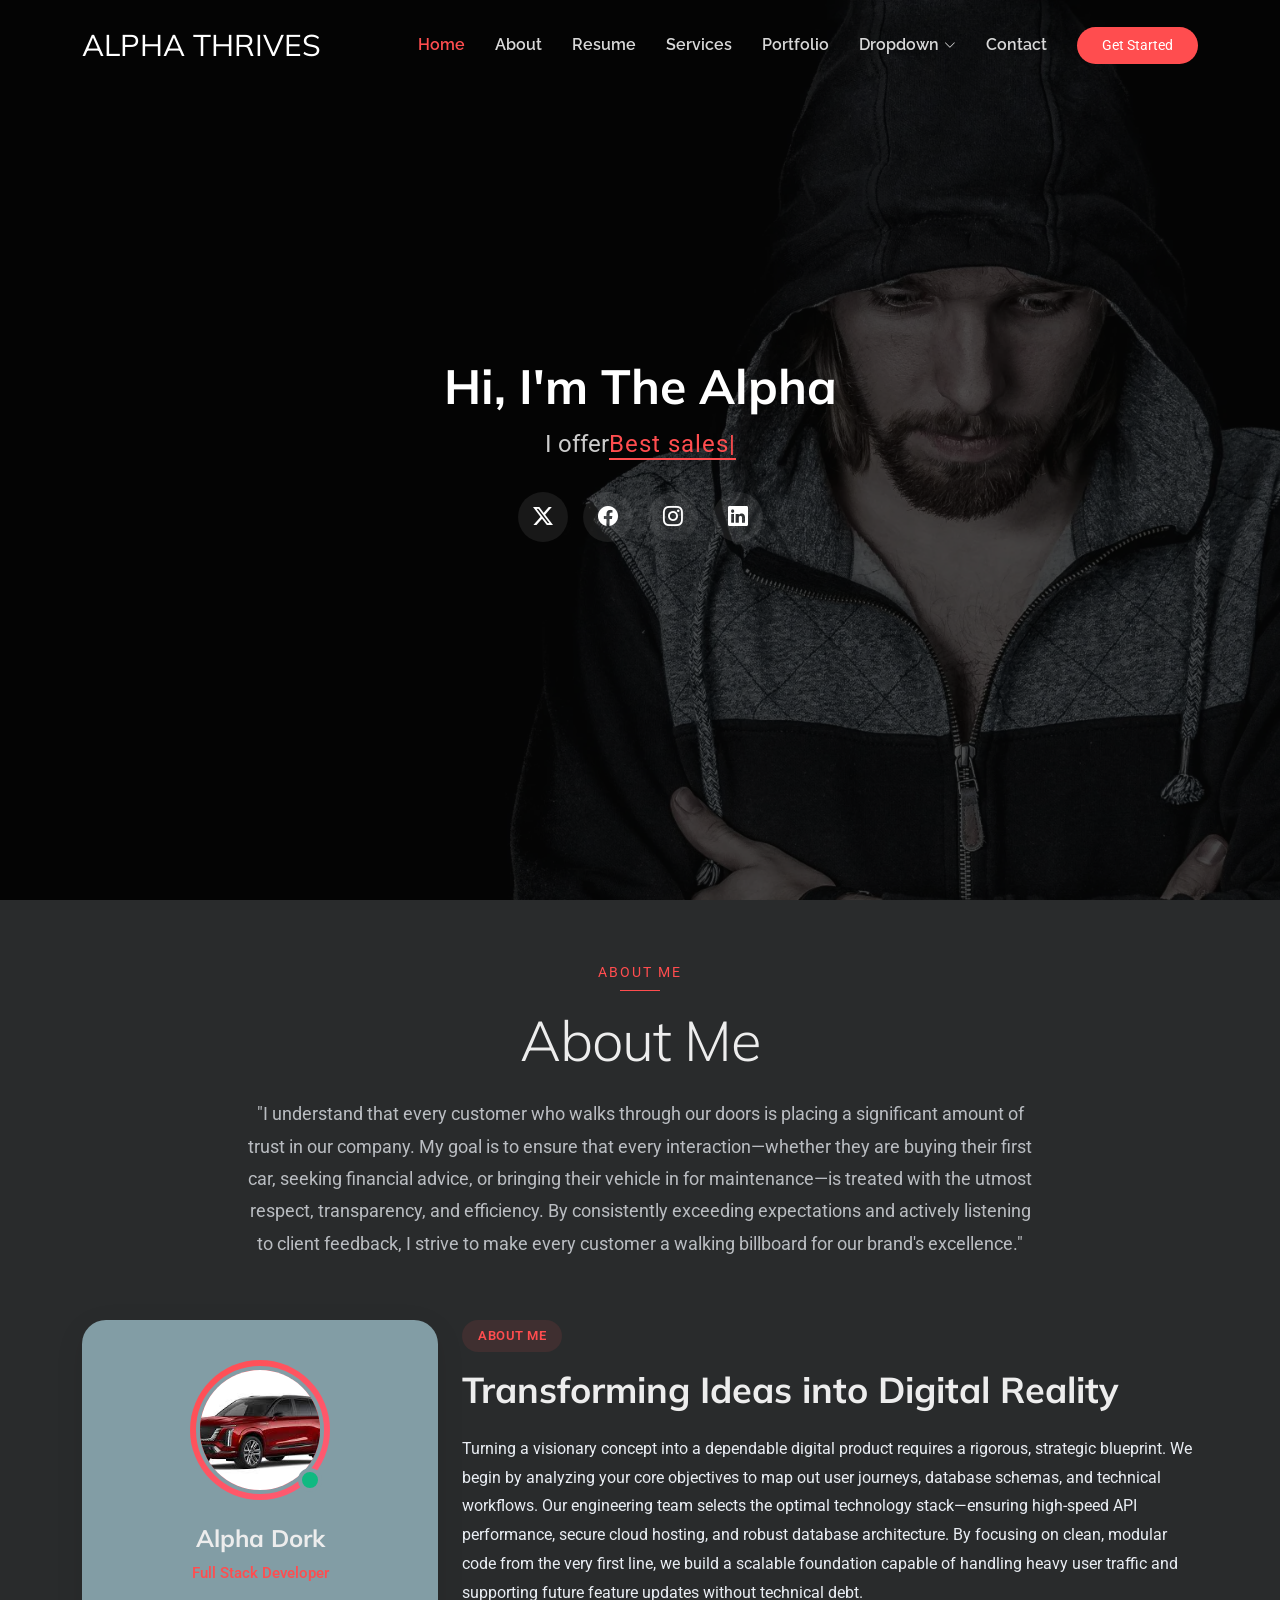
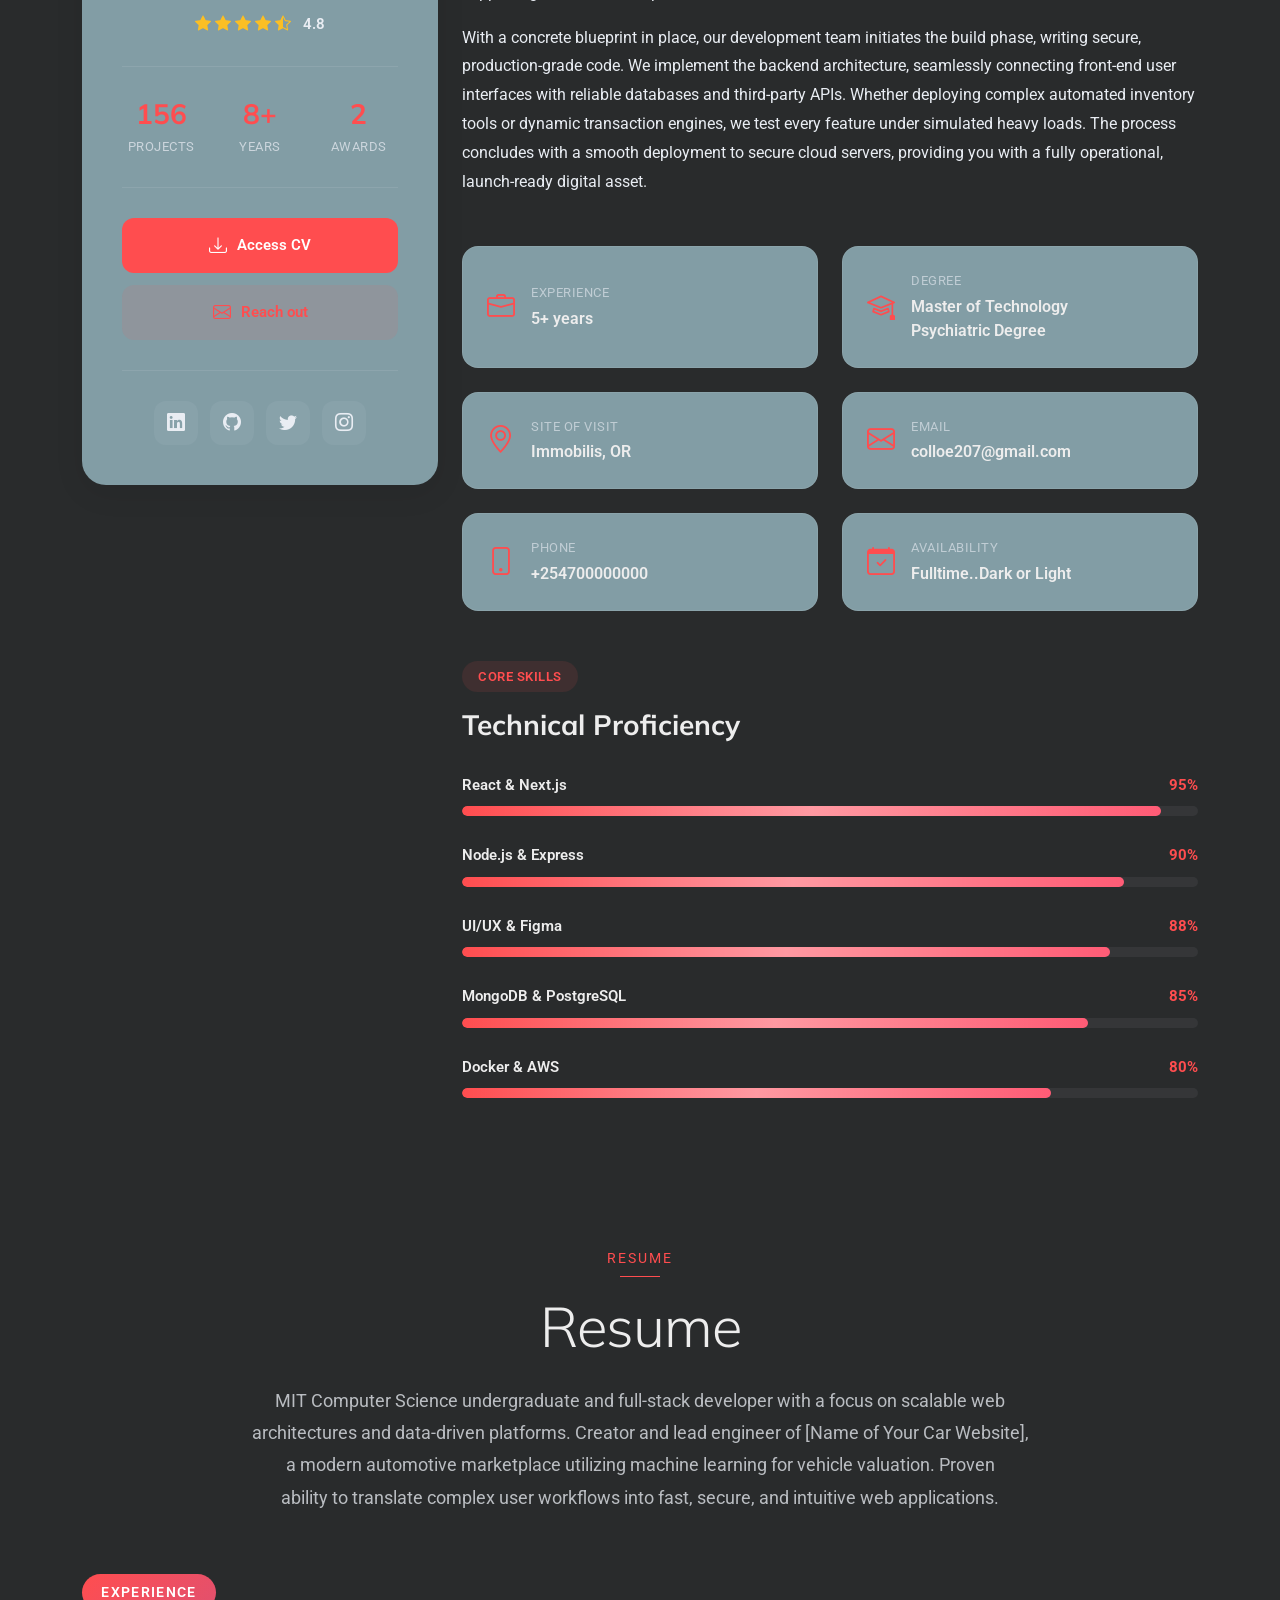
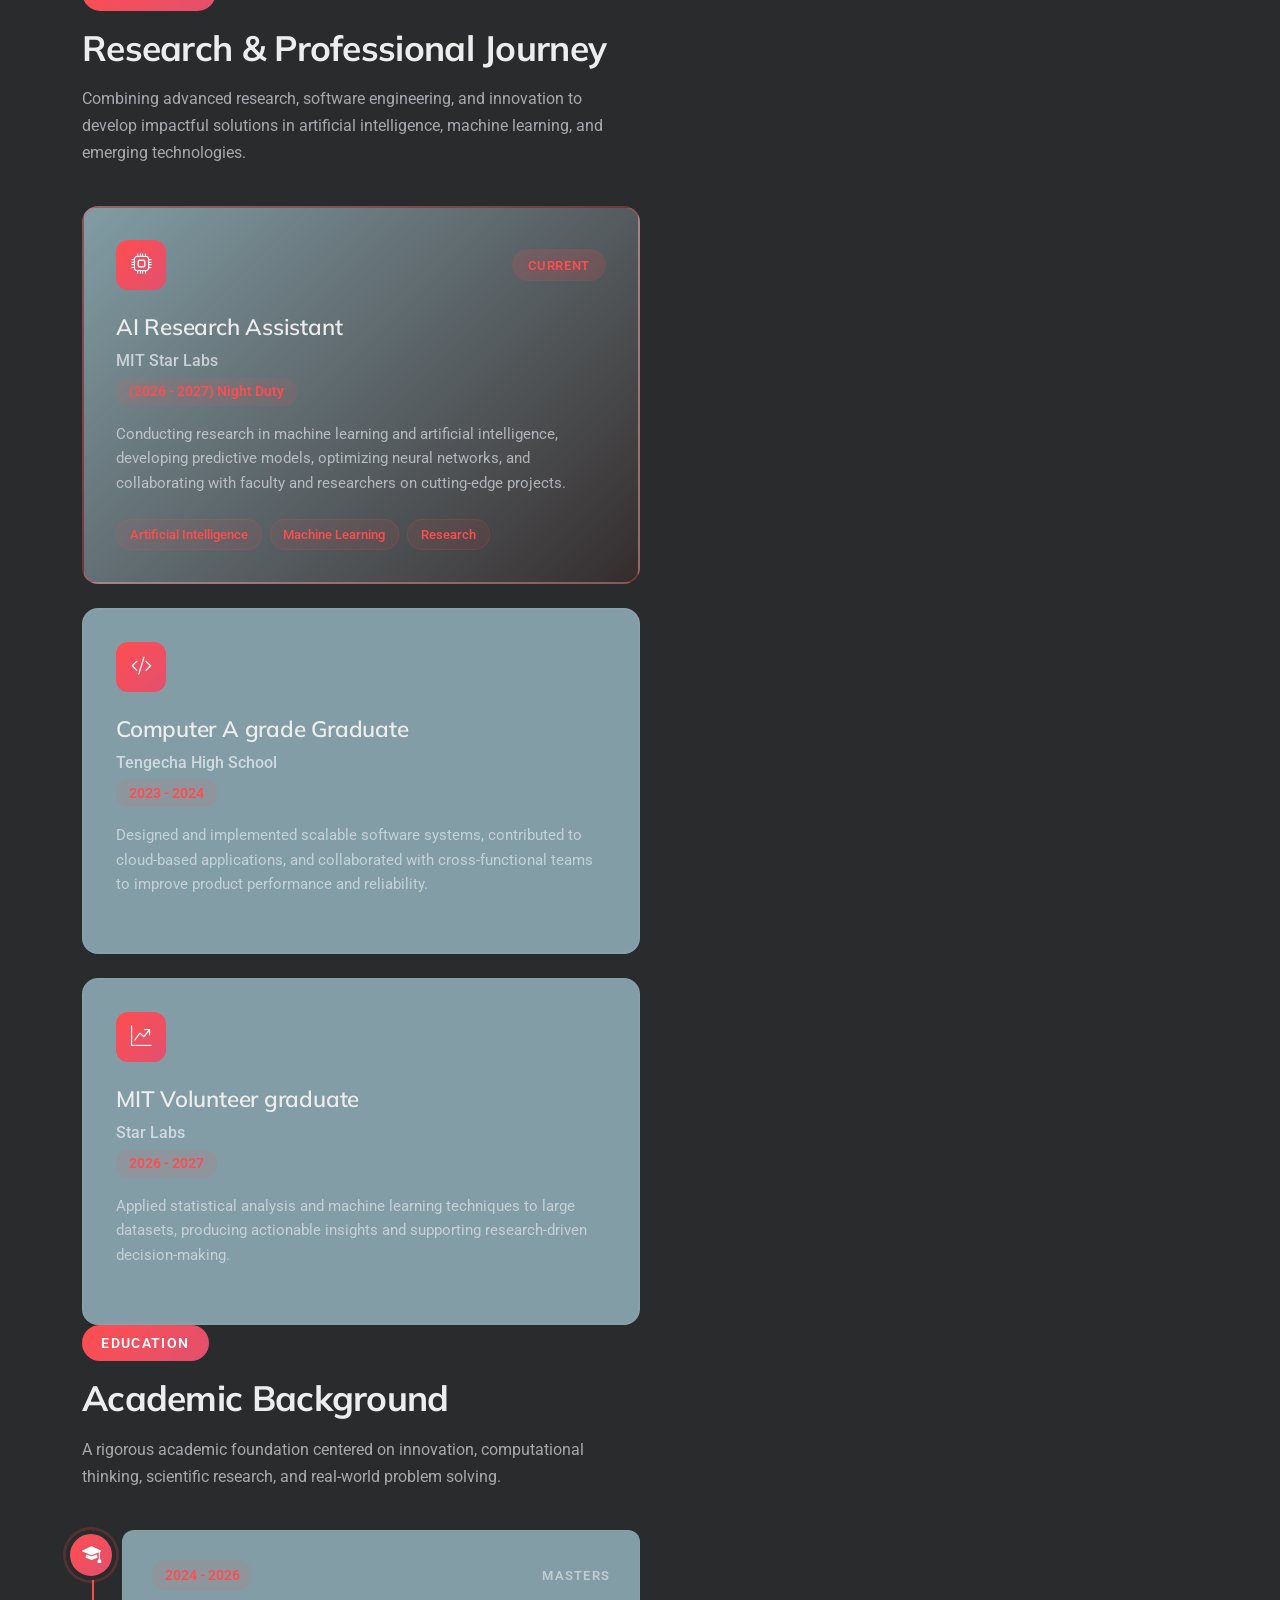
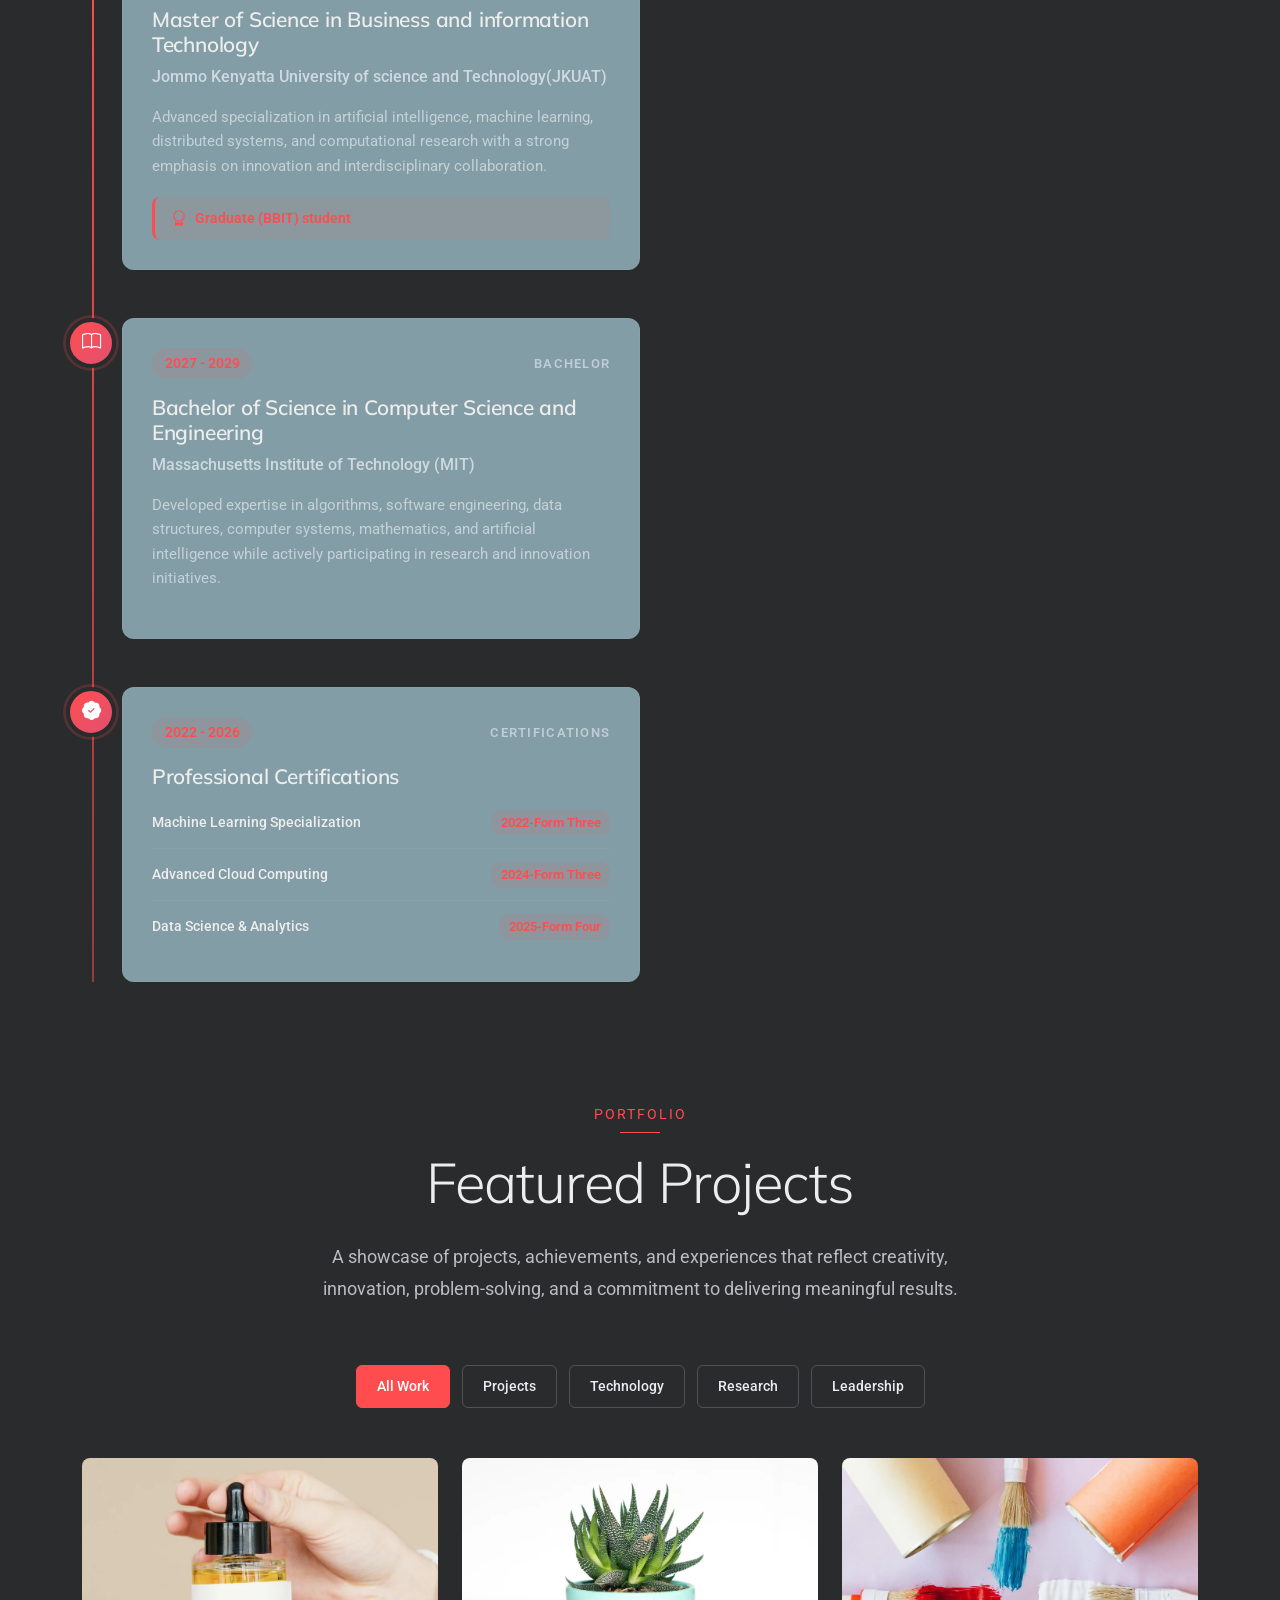
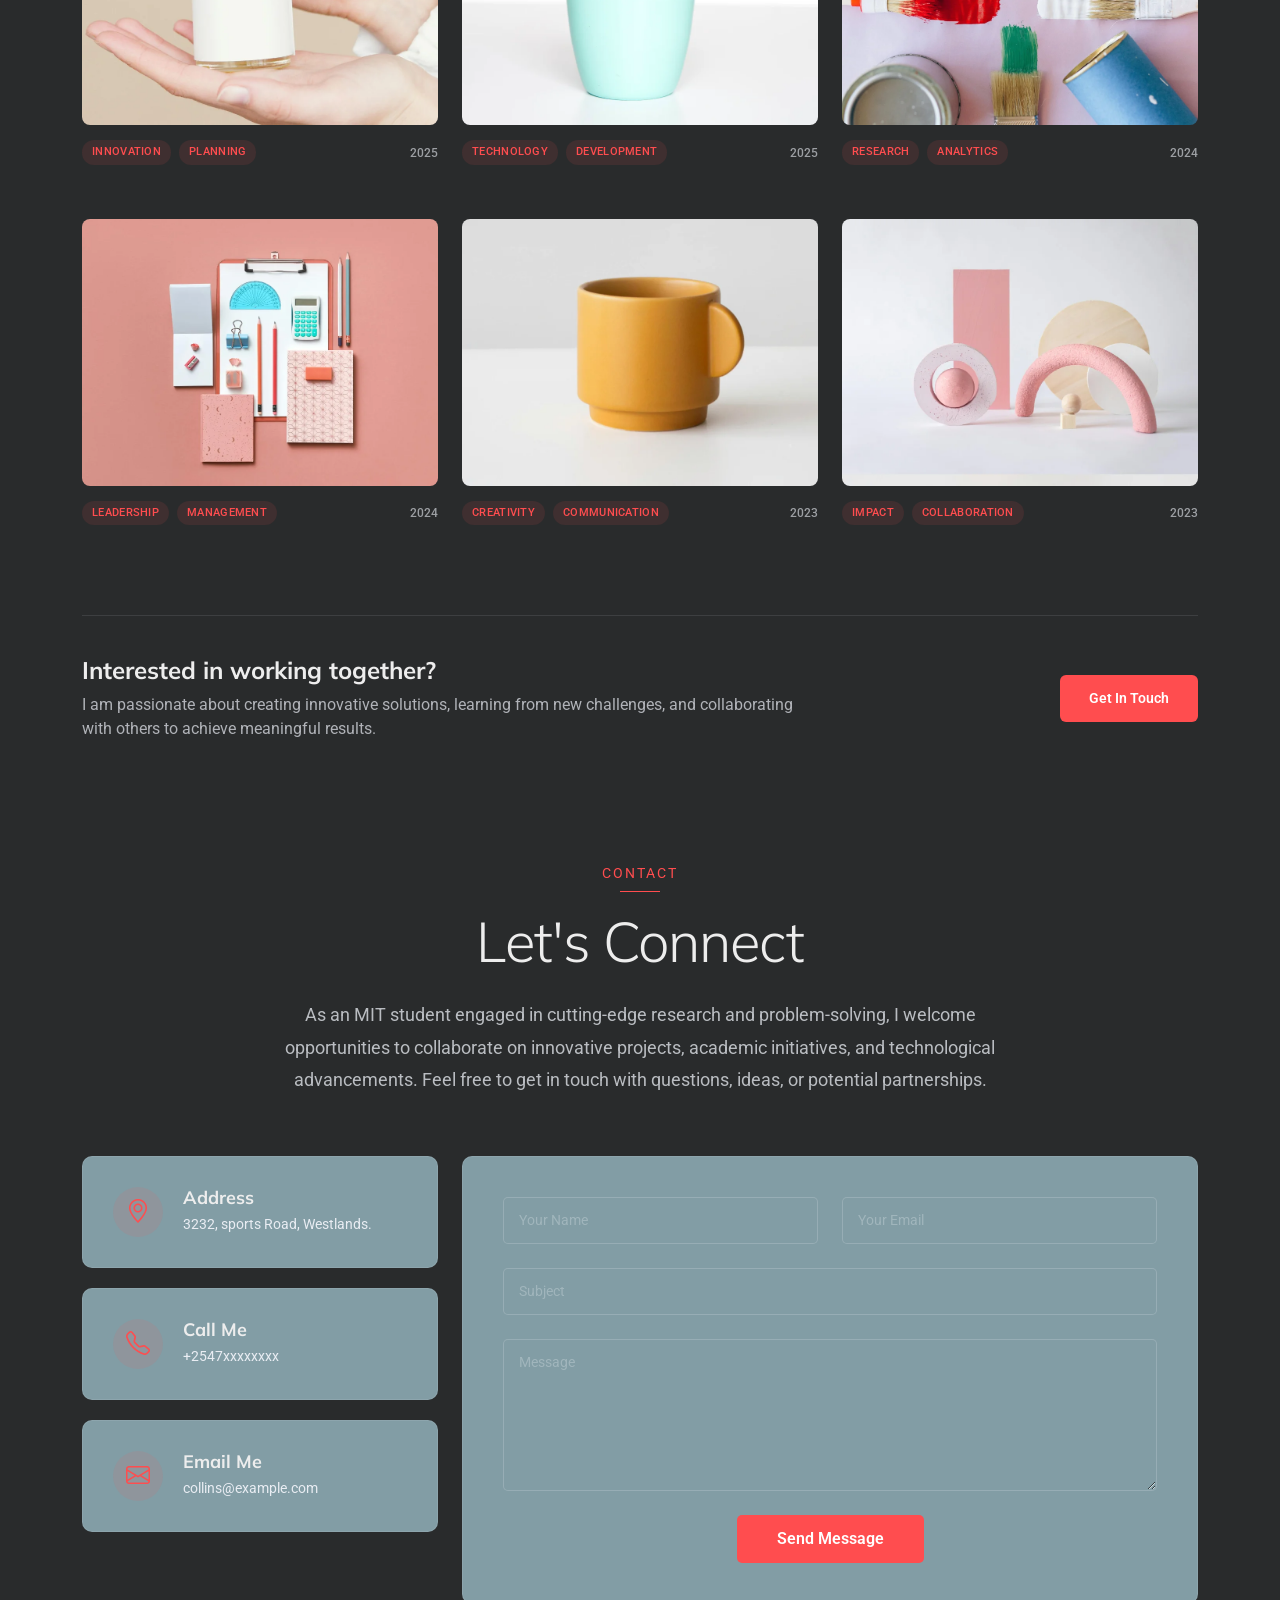
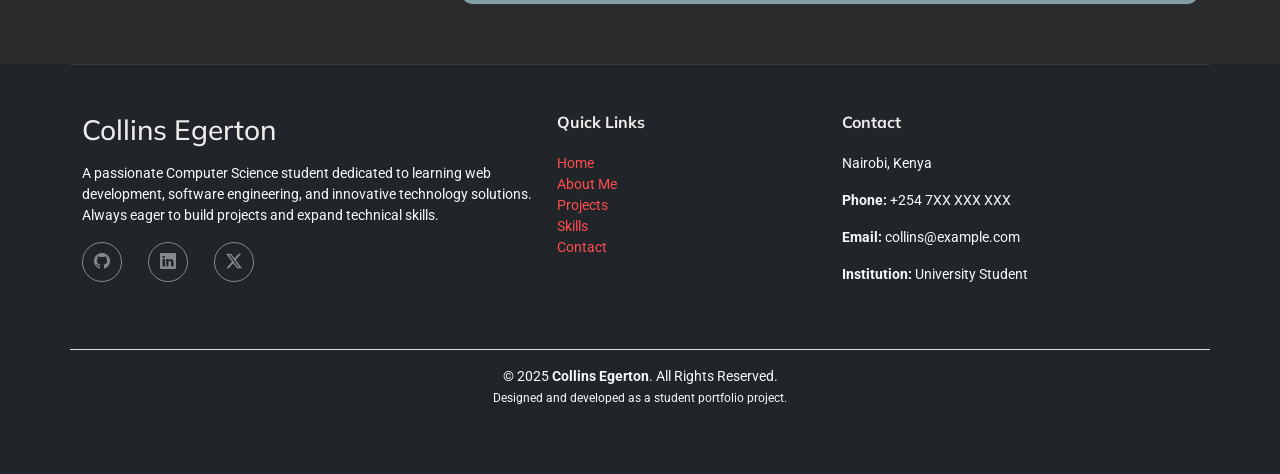
==== index.html @ e142c96a "work of art" ====
<!DOCTYPE html>
<html lang="en">

<head>
  <meta charset="utf-8">
  <meta content="width=device-width, initial-scale=1.0" name="viewport">
  <title></title>
  <meta name="description" content="">
  <meta name="keywords" content="">

  <!-- Favicons -->
  <link href="assets/img/services/image.png" rel="icon">
  <link href="assets/img/services/image copy.png" rel="image copy.png">

  <!-- Fonts -->
  <link href="https://fonts.googleapis.com" rel="preconnect">
  <link href="https://fonts.gstatic.com" rel="preconnect" crossorigin>
  <link href="https://fonts.googleapis.com/css2?family=Roboto:ital,wght@0,100;0,300;0,400;0,500;0,700;0,900;1,100;1,300;1,400;1,500;1,700;1,900&family=Raleway:ital,wght@0,100;0,200;0,300;0,400;0,500;0,600;0,700;0,800;0,900;1,100;1,200;1,300;1,400;1,500;1,600;1,700;1,800;1,900&family=Mulish:ital,wght@0,200;0,300;0,400;0,500;0,600;0,700;0,800;0,900;1,200;1,300;1,400;1,500;1,600;1,700;1,800;1,900&display=swap" rel="stylesheet">

  <!-- Vendor CSS Files -->
  <link href="assets/vendor/bootstrap/css/bootstrap.min.css" rel="stylesheet">
  <link href="assets/vendor/bootstrap-icons/bootstrap-icons.css" rel="stylesheet">
  <link href="assets/vendor/aos/aos.css" rel="stylesheet">
  <link href="assets/vendor/glightbox/css/glightbox.min.css" rel="stylesheet">
  <link href="assets/vendor/swiper/swiper-bundle.min.css" rel="stylesheet">

  <!-- Main CSS File -->
  <link href="assets/css/main.css" rel="stylesheet">

  <!-- =======================================================
  * Template Name: ALPHA THRIVES
  * Template URL: https://bootstrapmade.com/craftivo-bootstrap-portfolio-template/
  * Updated: Oct 04 2025 with Bootstrap v5.3.8
  * Author: BootstrapMade.com
  * License: https://bootstrapmade.com/license/
  ======================================================== -->
</head>

<body class="index-page">

  <header id="header" class="header d-flex align-items-center fixed-top">
    <div class="container-fluid container-xl position-relative d-flex align-items-center">

      <a href="index.html" class="logo d-flex align-items-center me-auto">
        <!-- Uncomment the line below if you also wish to use an image logo -->
        <!-- <img src="assets/img/logo.webp" alt=""> -->
        <h1 class="sitename">ALPHA THRIVES</h1>
      </a>

      <nav id="navmenu" class="navmenu">
        <ul>
          <li><a href="#hero" class="active">Home</a></li>
          <li><a href="#about">About</a></li>
          <li><a href="#resume">Resume</a></li>
          <li><a href="#services">Services</a></li>
          <li><a href="#portfolio">Portfolio</a></li>
          <li class="dropdown"><a href="#"><span>Dropdown</span> <i class="bi bi-chevron-down toggle-dropdown"></i></a>
            <ul>
              <li><a href="#">Dropdown 1</a></li>
              <li class="dropdown"><a href="#"><span>Deep Dropdown</span> <i class="bi bi-chevron-down toggle-dropdown"></i></a>
                <ul>
                  <li><a href="#">Deep Dropdown 1</a></li>
                  <li><a href="#">Deep Dropdown 2</a></li>
                  <li><a href="#">Deep Dropdown 3</a></li>
                  <li><a href="#">Deep Dropdown 4</a></li>
                  <li><a href="#">Deep Dropdown 5</a></li>
                </ul>
              </li>
              <li><a href="#">Dropdown 2</a></li>
              <li><a href="#">Dropdown 3</a></li>
              <li><a href="#">Dropdown 4</a></li>
            </ul>
          </li>
          <li><a href="#contact">Contact</a></li>
        </ul>
        <i class="mobile-nav-toggle d-xl-none bi bi-list"></i>
      </nav>

      <a class="btn-getstarted" href="#about">Get Started</a>

    </div>
  </header>

  <main class="main">

    <!-- Hero Section -->
    <section id="hero" class="hero section dark-background">

      <img src="assets/img/profile/profile-bg-5.webp" alt="" data-aos="fade-in">

      <div class="container" data-aos="fade-up" data-aos-delay="100">
        <div class="row justify-content-center">
          <div class="col-lg-8 text-center">
            <h2>Hi, I'm The Alpha</h2>
            <p>I offer<span class="typed" data-typed-items="Best sales,Best offers,Utter commitment,best products"></span><span class="typed-cursor" aria-hidden="true"></span></p>
            <div class="social-links">
              <a href="#"><i class="bi bi-twitter-x"></i></a>
              <a href="#"><i class="bi bi-facebook"></i></a>
              <a href="#"><i class="bi bi-instagram"></i></a>
              <a href="#"><i class="bi bi-linkedin"></i></a>
            </div>
          </div>
        </div>
      </div>

    </section><!-- /Hero Section -->

    <!-- About Section -->
    <section id="about" class="about section">

      <!-- Section Title -->
      <div class="container section-title" data-aos="fade-up">
        <span class="subtitle">About Me</span>
        <h2>About Me</h2>
        <p>"I understand that every customer who walks through our doors is placing a significant amount of trust in our company. My goal is to ensure that every interaction—whether they are buying their first car, seeking financial advice, or bringing their vehicle in for maintenance—is treated with the utmost respect, transparency, and efficiency. By consistently exceeding expectations and actively listening to client feedback, I strive to make every customer a walking billboard for our brand's excellence."</p>
      </div><!-- End Section Title -->

      <div class="container" data-aos="fade-up" data-aos-delay="100">

        <div class="row gy-5">
          <div class="col-lg-4" data-aos="zoom-in" data-aos-delay="150">
            <div class="profile-card">
              <div class="profile-header">
                <div class="profile-avatar">
                  <img src="assets/img/profile/topgear 8.jpeg" class="img-fluid" alt="">
                  <div class="status-indicator"></div>
                </div>
                <h3>Alpha Dork</h3>
                <span class="role">Full Stack Developer</span>
                <div class="rating">
                  <i class="bi bi-star-fill"></i>
                  <i class="bi bi-star-fill"></i>
                  <i class="bi bi-star-fill"></i>
                  <i class="bi bi-star-fill"></i>
                  <i class="bi bi-star-half"></i>
                  <span>4.8</span>
                </div>
              </div>

              <div class="profile-stats">
                <div class="stat-item">
                  <h4>156</h4>
                  <p>Projects</p>
                </div>
                <div class="stat-item">
                  <h4>8+</h4>
                  <p>Years</p>
                </div>
                <div class="stat-item">
                  <h4>2</h4>
                  <p>Awards</p>
                </div>
              </div>

              <div class="profile-actions">
                <a href="#" class="btn-primary"><i class="bi bi-download"></i> Access CV</a>
                <a href="#" class="btn-secondary"><i class="bi bi-envelope"></i> Reach out</a>
              </div>

              <div class="social-connect">
                <a href="#"><i class="bi bi-linkedin"></i></a>
                <a href="#"><i class="bi bi-github"></i></a>
                <a href="#"><i class="bi bi-twitter"></i></a>
                <a href="#"><i class="bi bi-instagram"></i></a>
              </div>
            </div>
          </div>

          <div class="col-lg-8" data-aos="fade-left" data-aos-delay="200">
            <div class="content-wrapper">
              <div class="bio-section">
                <div class="section-tag">About Me</div>
                <h2>Transforming Ideas into Digital Reality</h2>
                <p>Turning a visionary concept into a dependable digital product requires a rigorous, strategic blueprint. We begin by analyzing your core objectives to map out user journeys, database schemas, and technical workflows. Our engineering team selects the optimal technology stack—ensuring high-speed API performance, secure cloud hosting, and robust database architecture. By focusing on clean, modular code from the very first line, we build a scalable foundation capable of handling heavy user traffic and supporting future feature updates without technical debt.</p>
                <p>With a concrete blueprint in place, our development team initiates the build phase, writing secure, production-grade code. We implement the backend architecture, seamlessly connecting front-end user interfaces with reliable databases and third-party APIs. Whether deploying complex automated inventory tools or dynamic transaction engines, we test every feature under simulated heavy loads. The process concludes with a smooth deployment to secure cloud servers, providing you with a fully operational, launch-ready digital asset.</p>
              </div>

              <div class="details-grid">
                <div class="detail-item" data-aos="fade-up" data-aos-delay="250">
                  <i class="bi bi-briefcase"></i>
                  <div class="detail-content">
                    <span>Experience</span>
                    <strong>5+ years</strong>
                  </div>
                </div>

                <div class="detail-item" data-aos="fade-up" data-aos-delay="300">
                  <i class="bi bi-mortarboard"></i>
                  <div class="detail-content">
                    <span>Degree</span>
                    <strong>Master of Technology</strong>
                    <strong>Psychiatric Degree</strong>
                  </div>
                </div>

                <div class="detail-item" data-aos="fade-up" data-aos-delay="350">
                  <i class="bi bi-geo-alt"></i>
                  <div class="detail-content">
                    <span>Site of visit</span>
                    <strong>Immobilis, OR</strong>
                  </div>
                </div>

                <div class="detail-item" data-aos="fade-up" data-aos-delay="100">
                  <i class="bi bi-envelope"></i>
                  <div class="detail-content">
                    <span>Email</span>
                    <strong>colloe207@gmail.com</strong>
                  </div>
                </div>

                <div class="detail-item" data-aos="fade-up" data-aos-delay="150">
                  <i class="bi bi-phone"></i>
                  <div class="detail-content">
                    <span>Phone</span>
                    <strong>+254700000000</strong>
                  </div>
                </div>

                <div class="detail-item" data-aos="fade-up" data-aos-delay="200">
                  <i class="bi bi-calendar-check"></i>
                  <div class="detail-content">
                    <span>Availability</span>
                    <strong>Fulltime..Dark or Light</strong>
                  </div>
                </div>
              </div>

              <div class="skills-showcase" data-aos="fade-up" data-aos-delay="250">
                <div class="section-tag">Core Skills</div>
                <h3>Technical Proficiency</h3>

                <div class="skills-list skills-animation">
                  <div class="skill-item">
                    <div class="skill-info">
                      <span class="skill-name">React &amp; Next.js</span>
                      <span class="skill-percent">95%</span>
                    </div>
                    <div class="progress">
                      <div class="progress-bar" role="progressbar" aria-valuenow="95" aria-valuemin="0" aria-valuemax="100"></div>
                    </div>
                  </div>

                  <div class="skill-item">
                    <div class="skill-info">
                      <span class="skill-name">Node.js &amp; Express</span>
                      <span class="skill-percent">90%</span>
                    </div>
                    <div class="progress">
                      <div class="progress-bar" role="progressbar" aria-valuenow="90" aria-valuemin="0" aria-valuemax="100"></div>
                    </div>
                  </div>

                  <div class="skill-item">
                    <div class="skill-info">
                      <span class="skill-name">UI/UX &amp; Figma</span>
                      <span class="skill-percent">88%</span>
                    </div>
                    <div class="progress">
                      <div class="progress-bar" role="progressbar" aria-valuenow="88" aria-valuemin="0" aria-valuemax="100"></div>
                    </div>
                  </div>

                  <div class="skill-item">
                    <div class="skill-info">
                      <span class="skill-name">MongoDB &amp; PostgreSQL</span>
                      <span class="skill-percent">85%</span>
                    </div>
                    <div class="progress">
                      <div class="progress-bar" role="progressbar" aria-valuenow="85" aria-valuemin="0" aria-valuemax="100"></div>
                    </div>
                  </div>

                  <div class="skill-item">
                    <div class="skill-info">
                      <span class="skill-name">Docker &amp; AWS</span>
                      <span class="skill-percent">80%</span>
                    </div>
                    <div class="progress">
                      <div class="progress-bar" role="progressbar" aria-valuenow="80" aria-valuemin="0" aria-valuemax="100"></div>
                    </div>
                  </div>
                </div>
              </div>
            </div>
          </div>
        </div>

      </div>

    </section><!-- /About Section -->

    <!-- Resume Section -->
    <section id="resume" class="resume section">

      <!-- Section Title -->
      <div class="container section-title" data-aos="fade-up">
        <span class="subtitle">Resume</span>
        <h2>Resume</h2>
        <p><p>MIT Computer Science undergraduate and full-stack developer with a focus on scalable web architectures and data-driven platforms. Creator and lead engineer of [Name of Your Car Website], a modern automotive marketplace utilizing machine learning for vehicle valuation. Proven ability to translate complex user workflows into fast, secure, and intuitive web applications.</p></p>
       
      </div><!-- End Section Title -->

      <div class="container" data-aos="fade-up" data-aos-delay="100">
<div class="col-lg-6">
  <div class="experience-section">
    <div class="section-header" data-aos="fade-right" data-aos-delay="200">
      <div class="header-content">
        <span class="section-badge">Experience</span>
        <h2>Research & Professional Journey</h2>
        <p>Combining advanced research, software engineering, and innovation to develop impactful solutions in artificial intelligence, machine learning, and emerging technologies.</p>
      </div>
    </div>

    <div class="experience-cards">
      <div class="exp-card featured" data-aos="zoom-in" data-aos-delay="300">
        <div class="card-header">
          <div class="company-logo">
            <i class="bi bi-cpu"></i>
          </div>
          <div class="period-badge">Current</div>
        </div>
        <div class="card-body">
          <h3>AI Research Assistant</h3>
          <p class="company-name">MIT Star Labs</p>
          <span class="duration">(2026 - 2027) Night Duty</span>
          <p class="description">
            Conducting research in machine learning and artificial intelligence, developing predictive models,
            optimizing neural networks, and collaborating with faculty and researchers on cutting-edge projects.
          </p>
          <div class="skills-tags">
            <span class="skill-tag">Artificial Intelligence</span>
            <span class="skill-tag">Machine Learning</span>
            <span class="skill-tag">Research</span>
          </div>
        </div>
      </div>

      <div class="exp-card" data-aos="zoom-in" data-aos-delay="350">
        <div class="card-header">
          <div class="company-logo">
            <i class="bi bi-code-slash"></i>
          </div>
        </div>
        <div class="card-body">
          <h3>Computer A grade Graduate</h3>
          <p class="company-name">Tengecha High School</p>
          <span class="duration">2023 - 2024</span>
          <p class="description">
            Designed and implemented scalable software systems, contributed to cloud-based applications,
            and collaborated with cross-functional teams to improve product performance and reliability.
          </p>
        </div>
      </div>

      <div class="exp-card" data-aos="zoom-in" data-aos-delay="400">
        <div class="card-header">
          <div class="company-logo">
            <i class="bi bi-graph-up-arrow"></i>
          </div>
        </div>
        <div class="card-body">
          <h3>MIT Volunteer graduate</h3>
          <p class="company-name">Star Labs</p>
          <span class="duration">2026 - 2027</span>
          <p class="description">
            Applied statistical analysis and machine learning techniques to large datasets,
            producing actionable insights and supporting research-driven decision-making.
          </p>
        </div>
      </div>
    </div>
  </div>
</div>

<div class="col-lg-6">
  <div class="education-section">
    <div class="section-header" data-aos="fade-left" data-aos-delay="200">
      <div class="header-content">
        <span class="section-badge">Education</span>
        <h2>Academic Background</h2>
        <p>
          A rigorous academic foundation centered on innovation, computational thinking,
          scientific research, and real-world problem solving.
        </p>
      </div>
    </div>

    <div class="education-timeline" data-aos="fade-left" data-aos-delay="300">
      <div class="timeline-track">

        <div class="timeline-item">
          <div class="timeline-marker">
            <i class="bi bi-mortarboard-fill"></i>
          </div>
          <div class="timeline-content">
            <div class="education-meta">
              <span class="year-range">2024 - 2026</span>
              <span class="degree-level">Masters</span>
            </div>
            <h4>Master of Science in Business and information Technology</h4>
            <p class="institution">Jommo Kenyatta University of science and Technology(JKUAT)</p>
            <p class="description">
              Advanced specialization in artificial intelligence, machine learning,
              distributed systems, and computational research with a strong emphasis
              on innovation and interdisciplinary collaboration.
            </p>
            <div class="achievement">
              <i class="bi bi-award"></i>
              <span>Graduate (BBIT) student</span>
            </div>
          </div>
        </div>

        <div class="timeline-item">
          <div class="timeline-marker">
            <i class="bi bi-book"></i>
          </div>
          <div class="timeline-content">
            <div class="education-meta">
              <span class="year-range">2027 - 2029</span>
              <span class="degree-level">Bachelor</span>
            </div>
            <h4>Bachelor of Science in Computer Science and Engineering</h4>
            <p class="institution">Massachusetts Institute of Technology (MIT)</p>
            <p class="description">
              Developed expertise in algorithms, software engineering, data structures,
              computer systems, mathematics, and artificial intelligence while actively
              participating in research and innovation initiatives.
            </p>
          </div>
        </div>

        <div class="timeline-item">
          <div class="timeline-marker">
            <i class="bi bi-patch-check-fill"></i>
          </div>
          <div class="timeline-content">
            <div class="education-meta">
              <span class="year-range">2022 - 2026</span>
              <span class="degree-level">Certifications</span>
            </div>
            <h4>Professional Certifications</h4>

<div class="certifications-list">
  <div class="cert-item">
    <span class="cert-name">Machine Learning Specialization</span>
    <span class="cert-year">2022-Form Three</span>
  </div>
  <div class="cert-item">
    <span class="cert-name">Advanced Cloud Computing</span>
    <span class="cert-year">2024-Form Three</span>
  </div>
  <div class="cert-item">
    <span class="cert-name">Data Science & Analytics</span>
    <span class="cert-year">2025-Form Four</span>
  </div>
</div>
            </div>

          </div>
        </div>

      </div>
    </div>
  </div>
</div>
    </section><!-- /Services Section -->

    <!-- Portfolio Section -->
<section id="portfolio" class="portfolio section">

  <!-- Section Title -->
  <div class="container section-title" data-aos="fade-up">
    <span class="subtitle">Portfolio</span>
    <h2>Featured Projects</h2>
    <p>
      A showcase of projects, achievements, and experiences that reflect creativity,
      innovation, problem-solving, and a commitment to delivering meaningful results.
    </p>
  </div>

  <div class="container" data-aos="fade-up" data-aos-delay="100">

    <div class="isotope-layout" data-default-filter="*" data-layout="masonry" data-sort="original-order">

      <ul class="portfolio-filters isotope-filters" data-aos="fade-up" data-aos-delay="200">
        <li data-filter="*" class="filter-active">All Work</li>
        <li data-filter=".filter-creative">Projects</li>
        <li data-filter=".filter-digital">Technology</li>
        <li data-filter=".filter-strategy">Research</li>
        <li data-filter=".filter-development">Leadership</li>
      </ul>

      <div class="row gy-4 isotope-container" data-aos="fade-up" data-aos-delay="300">

        <!-- Project 1 -->
        <div class="col-lg-4 col-md-6 portfolio-item isotope-item filter-creative">
          <div class="portfolio-card">
            <div class="portfolio-image-container">
              <img src="assets/img/portfolio/portfolio-1.webp" alt="Project" class="img-fluid">
              <div class="portfolio-overlay">
                <div class="portfolio-info">
                  <span class="project-category">Project</span>
                  <h4>Innovation Initiative</h4>
                </div>
              </div>
            </div>
            <div class="portfolio-meta">
              <div class="project-tags">
                <span class="tag">Innovation</span>
                <span class="tag">Planning</span>
              </div>
              <div class="project-year">2025</div>
            </div>
          </div>
        </div>

        <!-- Project 2 -->
        <div class="col-lg-4 col-md-6 portfolio-item isotope-item filter-digital">
          <div class="portfolio-card">
            <div class="portfolio-image-container">
              <img src="assets/img/portfolio/portfolio-2.webp" alt="Project" class="img-fluid">
              <div class="portfolio-overlay">
                <div class="portfolio-info">
                  <span class="project-category">Technology</span>
                  <h4>Digital Solutions Platform</h4>
                </div>
              </div>
            </div>
            <div class="portfolio-meta">
              <div class="project-tags">
                <span class="tag">Technology</span>
                <span class="tag">Development</span>
              </div>
              <div class="project-year">2025</div>
            </div>
          </div>
        </div>

        <!-- Project 3 -->
        <div class="col-lg-4 col-md-6 portfolio-item isotope-item filter-strategy">
          <div class="portfolio-card">
            <div class="portfolio-image-container">
              <img src="assets/img/portfolio/portfolio-3.webp" alt="Project" class="img-fluid">
              <div class="portfolio-overlay">
                <div class="portfolio-info">
                  <span class="project-category">Research</span>
                  <h4>Market & Data Analysis</h4>
                </div>
              </div>
            </div>
            <div class="portfolio-meta">
              <div class="project-tags">
                <span class="tag">Research</span>
                <span class="tag">Analytics</span>
              </div>
              <div class="project-year">2024</div>
            </div>
          </div>
        </div>

        <!-- Project 4 -->
        <div class="col-lg-4 col-md-6 portfolio-item isotope-item filter-development">
          <div class="portfolio-card">
            <div class="portfolio-image-container">
              <img src="assets/img/portfolio/portfolio-4.webp" alt="Project" class="img-fluid">
              <div class="portfolio-overlay">
                <div class="portfolio-info">
                  <span class="project-category">Leadership</span>
                  <h4>Team Development Program</h4>
                </div>
              </div>
            </div>
            <div class="portfolio-meta">
              <div class="project-tags">
                <span class="tag">Leadership</span>
                <span class="tag">Management</span>
              </div>
              <div class="project-year">2024</div>
            </div>
          </div>
        </div>

        <!-- Project 5 -->
        <div class="col-lg-4 col-md-6 portfolio-item isotope-item filter-creative">
          <div class="portfolio-card">
            <div class="portfolio-image-container">
              <img src="assets/img/portfolio/portfolio-5.webp" alt="Project" class="img-fluid">
              <div class="portfolio-overlay">
                <div class="portfolio-info">
                  <span class="project-category">Creative Work</span>
                  <h4>Brand Communication Strategy</h4>
                </div>
              </div>
            </div>
            <div class="portfolio-meta">
              <div class="project-tags">
                <span class="tag">Creativity</span>
                <span class="tag">Communication</span>
              </div>
              <div class="project-year">2023</div>
            </div>
          </div>
        </div>

        <!-- Project 6 -->
        <div class="col-lg-4 col-md-6 portfolio-item isotope-item filter-digital">
          <div class="portfolio-card">
            <div class="portfolio-image-container">
              <img src="assets/img/portfolio/portfolio-6.webp" alt="Project" class="img-fluid">
              <div class="portfolio-overlay">
                <div class="portfolio-info">
                  <span class="project-category">Community Impact</span>
                  <h4>Social Outreach Initiative</h4>
                </div>
              </div>
            </div>
            <div class="portfolio-meta">
              <div class="project-tags">
                <span class="tag">Impact</span>
                <span class="tag">Collaboration</span>
              </div>
              <div class="project-year">2023</div>
            </div>
          </div>
        </div>

      </div>
    </div>

    <div class="portfolio-bottom" data-aos="fade-up" data-aos-delay="400">
      <div class="row align-items-center">
        <div class="col-lg-8">
          <h3>Interested in working together?</h3>
          <p>
            I am passionate about creating innovative solutions, learning from new
            challenges, and collaborating with others to achieve meaningful results.
          </p>
        </div>
        <div class="col-lg-4 text-lg-end">
          <a href="#contact" class="btn btn-accent">Get In Touch</a>
        </div>
      </div>
    </div>

  </div>
</section>

    <!-- Contact Section -->
    <section id="contact" class="contact section">

     <!-- Section Title -->
<div class="container section-title" data-aos="fade-up">
  <span class="subtitle">Contact</span>
  <h2>Let's Connect</h2>
  <p>
    As an MIT student engaged in cutting-edge research and problem-solving,
    I welcome opportunities to collaborate on innovative projects, academic
    initiatives, and technological advancements. Feel free to get in touch
    with questions, ideas, or potential partnerships.
  </p>
</div><!-- End Section Title -->

      <div class="container">

        <div class="row gy-4">

          <div class="col-lg-4">
            <div class="info-item">
              <div class="icon-wrapper">
                <i class="bi bi-geo-alt"></i>
              </div>
              <div>
                <h3>Address</h3>
                <p>3232, sports Road, Westlands.</p>
              </div>
            </div>

            <div class="info-item">
              <div class="icon-wrapper">
                <i class="bi bi-telephone"></i>
              </div>
              <div>
                <h3>Call Me</h3>
                <p>+2547xxxxxxxx</p>
              </div>
            </div>

            <div class="info-item">
              <div class="icon-wrapper">
                <i class="bi bi-envelope"></i>
              </div>
              <div>
                <h3>Email Me</h3>
                <p>collins@example.com</p>
              </div>
            </div>

          </div>

          <div class="col-lg-8">
            <form action="forms/contact.php" method="post" class="php-email-form">
              <div class="row gy-4">

                <div class="col-md-6">
                  <input type="text" name="name" class="form-control" placeholder="Your Name" required="">
                </div>

                <div class="col-md-6">
                  <input type="email" class="form-control" name="email" placeholder="Your Email" required="">
                </div>

                <div class="col-md-12">
                  <input type="text" class="form-control" name="subject" placeholder="Subject" required="">
                </div>

                <div class="col-md-12">
                  <textarea class="form-control" name="message" rows="6" placeholder="Message" required=""></textarea>
                </div>

                <div class="col-md-12 text-center">
                  <div class="loading">Loading</div>
                  <div class="error-message"></div>
                  <div class="sent-message">Your message has been sent. Thank you!</div>

                  <button type="submit">Send Message</button>
                </div>

              </div>
            </form>
          </div>

        </div>

      </div>

    </section><!-- /Contact Section -->

  </main>
<footer id="footer" class="footer bg-dark text-light">

  <div class="container footer-top py-5">
    <div class="row gy-4">

      <!-- About Student -->
      <div class="col-lg-5 col-md-12">
        <h3 class="mb-3">Collins Egerton</h3>
        <p>
          A passionate Computer Science student dedicated to learning
          web development, software engineering, and innovative technology
          solutions. Always eager to build projects and expand technical skills.
        </p>

        <div class="social-links d-flex gap-3 mt-3">
          <a href="https://github.com/yourusername" target="_blank">
            <i class="bi bi-github"></i>
          </a>

          <a href="https://linkedin.com/in/yourprofile" target="_blank">
            <i class="bi bi-linkedin"></i>
          </a>

          <a href="https://twitter.com/yourusername" target="_blank">
            <i class="bi bi-twitter-x"></i>
          </a>
        </div>
      </div>

      <!-- Quick Links -->
      <div class="col-lg-3 col-6">
        <h4>Quick Links</h4>
        <ul class="list-unstyled">
          <li><a href="#hero">Home</a></li>
          <li><a href="#about">About Me</a></li>
          <li><a href="#projects">Projects</a></li>
          <li><a href="#skills">Skills</a></li>
          <li><a href="#contact">Contact</a></li>
        </ul>
      </div>

      <!-- Contact Information -->
      <div class="col-lg-4 col-md-12">
        <h4>Contact</h4>
        <p>Nairobi, Kenya</p>
        <p><strong>Phone:</strong> +254 7XX XXX XXX</p>
        <p><strong>Email:</strong> collins@example.com</p>
        <p><strong>Institution:</strong> University Student</p>
      </div>

    </div>
  </div>

  <!-- Copyright -->
  <div class="container text-center py-3 border-top">
    <p class="mb-0">
      © 2025 <strong>Collins Egerton</strong>. All Rights Reserved.
    </p>
    <small>
      Designed and developed as a student portfolio project.
    </small>
  </div>

</footer>

  <!-- Scroll Top -->
  <a href="#" id="scroll-top" class="scroll-top d-flex align-items-center justify-content-center"><i class="bi bi-arrow-up-short"></i></a>

  <!-- Preloader -->
  <div id="preloader"></div>

  <!-- Vendor JS Files -->
  <script src="assets/vendor/bootstrap/js/bootstrap.bundle.min.js"></script>
  <script src="assets/vendor/php-email-form/validate.js"></script>
  <script src="assets/vendor/aos/aos.js"></script>
  <script src="assets/vendor/typed.js/typed.umd.js"></script>
  <script src="assets/vendor/waypoints/noframework.waypoints.js"></script>
  <script src="assets/vendor/glightbox/js/glightbox.min.js"></script>
  <script src="assets/vendor/imagesloaded/imagesloaded.pkgd.min.js"></script>
  <script src="assets/vendor/isotope-layout/isotope.pkgd.min.js"></script>
  <script src="assets/vendor/swiper/swiper-bundle.min.js"></script>

  <!-- Main JS File -->
  <script src="assets/js/main.js"></script>

</body>

</html>
---- assets/css/main.css ----
/**
* Template Name: Craftivo
* Template URL: https://bootstrapmade.com/craftivo-bootstrap-portfolio-template/
* Updated: Oct 04 2025 with Bootstrap v5.3.8
* Author: BootstrapMade.com
* License: https://bootstrapmade.com/license/
*/

@charset "UTF-8";

/*--------------------------------------------------------------
# Font & Color Variables
# Help: https://bootstrapmade.com/color-system/
--------------------------------------------------------------*/
/* Fonts */
:root {
  --default-font: "Roboto",  system-ui, -apple-system, "Segoe UI", Roboto, "Helvetica Neue", Arial, "Noto Sans", "Liberation Sans", sans-serif, "Apple Color Emoji", "Segoe UI Emoji", "Segoe UI Symbol", "Noto Color Emoji";
  --heading-font: "Mulish",  sans-serif;
  --nav-font: "Raleway",  sans-serif;
}

/* Global Colors - The following color variables are used throughout the website. Updating them here will change the color scheme of the entire website */
:root { 
  --background-color: #292b2c; /* Background color for the entire website, including individual sections */
  --default-color: #e9edf3; /* Default color used for the majority of the text content across the entire website */
  --heading-color: #ededed; /* Color for headings, subheadings and title throughout the website */
  --accent-color: #ff4d4f; /* Accent color that represents your brand on the website. It's used for buttons, links, and other elements that need to stand out */
  --surface-color: #829da5; /* The surface color is used as a background of boxed elements within sections, such as cards, icon boxes, or other elements that require a visual separation from the global background. */
  --contrast-color: #ffffff; /* Contrast color for text, ensuring readability against backgrounds of accent, heading, or default colors. */
}

/* Nav Menu Colors - The following color variables are used specifically for the navigation menu. They are separate from the global colors to allow for more customization options */
:root {
  --nav-color: #d9d9d9;  /* The default color of the main navmenu links */
  --nav-hover-color: #ff4d4f; /* Applied to main navmenu links when they are hovered over or active */
  --nav-mobile-background-color: #2e2e2e; /* Used as the background color for mobile navigation menu */
  --nav-dropdown-background-color: #2e2e2e; /* Used as the background color for dropdown items that appear when hovering over primary navigation items */
  --nav-dropdown-color: #d9d9d9; /* Used for navigation links of the dropdown items in the navigation menu. */
  --nav-dropdown-hover-color: #ff4d4f; /* Similar to --nav-hover-color, this color is applied to dropdown navigation links when they are hovered over. */
}

/* Color Presets - These classes override global colors when applied to any section or element, providing reuse of the sam color scheme. */

.light-background {
  --background-color: rgba(9, 11, 11, 0.8);
  --surface-color: #e9eae2;
}

.dark-background {
  --background-color: #060606;
  --default-color: #ffffff;
  --heading-color: #ffffff;
  --surface-color: #252525;
  --contrast-color: #ffffff;
}

/* Smooth scroll */
:root {
  scroll-behavior: smooth;
}

/*--------------------------------------------------------------
# General Styling & Shared Classes
--------------------------------------------------------------*/
body {
  color: var(--default-color);
  background-color: var(--background-color);
  font-family: var(--default-font);
}

a {
  color: var(--accent-color);
  text-decoration: none;
  transition: 0.3s;
}

a:hover {
  color: color-mix(in srgb, var(--accent-color), transparent 25%);
  text-decoration: none;
}

h1,
h2,
h3,
h4,
h5,
h6 {
  color: var(--heading-color);
  font-family: var(--heading-font);
}

/* PHP Email Form Messages
------------------------------*/
.php-email-form .error-message {
  display: none;
  background: #df1529;
  color: #ffffff;
  text-align: left;
  padding: 15px;
  margin-bottom: 24px;
  font-weight: 600;
}

.php-email-form .sent-message {
  display: none;
  color: #ffffff;
  background: #059652;
  text-align: center;
  padding: 15px;
  margin-bottom: 24px;
  font-weight: 600;
}

.php-email-form .loading {
  display: none;
  background: var(--surface-color);
  text-align: center;
  padding: 15px;
  margin-bottom: 24px;
}

.php-email-form .loading:before {
  content: "";
  display: inline-block;
  border-radius: 50%;
  width: 24px;
  height: 24px;
  margin: 0 10px -6px 0;
  border: 3px solid var(--accent-color);
  border-top-color: var(--surface-color);
  animation: php-email-form-loading 1s linear infinite;
}

@keyframes php-email-form-loading {
  0% {
    transform: rotate(0deg);
  }

  100% {
    transform: rotate(360deg);
  }
}

/*--------------------------------------------------------------
# Global Header
--------------------------------------------------------------*/
.header {
  --heading-color: #ffffff;
  color: var(--default-color);
  background-color: var(--background-color);
  padding: 15px 0;
  transition: all 0.5s;
  z-index: 997;
}

.header .logo {
  line-height: 1;
}

.header .logo img {
  max-height: 36px;
  margin-right: 8px;
}

.header .logo h1 {
  font-size: 30px;
  margin: 0;
  font-weight: 400;
  color: var(--heading-color);
}

.header .btn-getstarted,
.header .btn-getstarted:focus {
  color: var(--contrast-color);
  background: var(--accent-color);
  font-size: 14px;
  padding: 8px 25px;
  margin: 0 0 0 30px;
  border-radius: 50px;
  transition: 0.3s;
}

.header .btn-getstarted:hover,
.header .btn-getstarted:focus:hover {
  color: var(--contrast-color);
  background: color-mix(in srgb, var(--accent-color), transparent 15%);
}

@media (max-width: 1200px) {
  .header .logo {
    order: 1;
  }

  .header .btn-getstarted {
    order: 2;
    margin: 0 15px 0 0;
    padding: 6px 15px;
  }

  .header .navmenu {
    order: 3;
  }
}

.scrolled .header {
  box-shadow: 0px 0 18px rgba(0, 0, 0, 0.1);
}

/* Global Header on Scroll
------------------------------*/
.scrolled .header {
  --background-color: rgba(20, 20, 20, 0.8);
}

/* Index Page Header
------------------------------*/
.index-page .header {
  --background-color: rgba(255, 255, 255, 0);
}

/* Index Page Header on Scroll
------------------------------*/
.index-page.scrolled .header {
  --background-color: rgba(20, 20, 20, 0.8);
}

/*--------------------------------------------------------------
# Navigation Menu
--------------------------------------------------------------*/
/* Navmenu - Desktop */
@media (min-width: 1200px) {
  .navmenu {
    padding: 0;
  }

  .navmenu ul {
    margin: 0;
    padding: 0;
    display: flex;
    list-style: none;
    align-items: center;
  }

  .navmenu li {
    position: relative;
  }

  .navmenu a,
  .navmenu a:focus {
    color: var(--nav-color);
    padding: 18px 15px;
    font-size: 16px;
    font-family: var(--nav-font);
    font-weight: 600;
    display: flex;
    align-items: center;
    justify-content: space-between;
    white-space: nowrap;
    transition: 0.3s;
  }

  .navmenu a i,
  .navmenu a:focus i {
    font-size: 12px;
    line-height: 0;
    margin-left: 5px;
    transition: 0.3s;
  }

  .navmenu li:last-child a {
    padding-right: 0;
  }

  .navmenu li:hover>a,
  .navmenu .active,
  .navmenu .active:focus {
    color: var(--nav-hover-color);
  }

  .navmenu .dropdown ul {
    margin: 0;
    padding: 10px 0;
    background: var(--nav-dropdown-background-color);
    display: block;
    position: absolute;
    visibility: hidden;
    left: 14px;
    top: 130%;
    opacity: 0;
    transition: 0.3s;
    border-radius: 4px;
    z-index: 99;
    box-shadow: 0px 0px 30px rgba(0, 0, 0, 0.1);
  }

  .navmenu .dropdown ul li {
    min-width: 200px;
  }

  .navmenu .dropdown ul a {
    padding: 10px 20px;
    font-size: 15px;
    text-transform: none;
    color: var(--nav-dropdown-color);
  }

  .navmenu .dropdown ul a i {
    font-size: 12px;
  }

  .navmenu .dropdown ul a:hover,
  .navmenu .dropdown ul .active:hover,
  .navmenu .dropdown ul li:hover>a {
    color: var(--nav-dropdown-hover-color);
  }

  .navmenu .dropdown:hover>ul {
    opacity: 1;
    top: 100%;
    visibility: visible;
  }

  .navmenu .dropdown .dropdown ul {
    top: 0;
    left: -90%;
    visibility: hidden;
  }

  .navmenu .dropdown .dropdown:hover>ul {
    opacity: 1;
    top: 0;
    left: -100%;
    visibility: visible;
  }
}

/* Navmenu - Mobile */
@media (max-width: 1199px) {
  .mobile-nav-toggle {
    color: var(--nav-color);
    font-size: 28px;
    line-height: 0;
    margin-right: 10px;
    cursor: pointer;
    transition: color 0.3s;
  }

  .navmenu {
    padding: 0;
    z-index: 9997;
  }

  .navmenu ul {
    display: none;
    list-style: none;
    position: absolute;
    inset: 60px 20px 20px 20px;
    padding: 10px 0;
    margin: 0;
    border-radius: 6px;
    background-color: var(--nav-mobile-background-color);
    overflow-y: auto;
    transition: 0.3s;
    z-index: 9998;
    box-shadow: 0px 0px 30px rgba(0, 0, 0, 0.1);
  }

  .navmenu a,
  .navmenu a:focus {
    color: var(--nav-dropdown-color);
    padding: 10px 20px;
    font-family: var(--nav-font);
    font-size: 17px;
    font-weight: 500;
    display: flex;
    align-items: center;
    justify-content: space-between;
    white-space: nowrap;
    transition: 0.3s;
  }

  .navmenu a i,
  .navmenu a:focus i {
    font-size: 12px;
    line-height: 0;
    margin-left: 5px;
    width: 30px;
    height: 30px;
    display: flex;
    align-items: center;
    justify-content: center;
    border-radius: 50%;
    transition: 0.3s;
    background-color: color-mix(in srgb, var(--accent-color), transparent 90%);
  }

  .navmenu a i:hover,
  .navmenu a:focus i:hover {
    background-color: var(--accent-color);
    color: var(--contrast-color);
  }

  .navmenu a:hover,
  .navmenu .active,
  .navmenu .active:focus {
    color: var(--nav-dropdown-hover-color);
  }

  .navmenu .active i,
  .navmenu .active:focus i {
    background-color: var(--accent-color);
    color: var(--contrast-color);
    transform: rotate(180deg);
  }

  .navmenu .dropdown ul {
    position: static;
    display: none;
    z-index: 99;
    padding: 10px 0;
    margin: 10px 20px;
    background-color: var(--nav-dropdown-background-color);
    border: 1px solid color-mix(in srgb, var(--default-color), transparent 90%);
    box-shadow: none;
    transition: all 0.5s ease-in-out;
  }

  .navmenu .dropdown ul ul {
    background-color: rgba(33, 37, 41, 0.1);
  }

  .navmenu .dropdown>.dropdown-active {
    display: block;
    background-color: rgba(33, 37, 41, 0.03);
  }

  .mobile-nav-active {
    overflow: hidden;
  }

  .mobile-nav-active .mobile-nav-toggle {
    color: #fff;
    position: absolute;
    font-size: 32px;
    top: 15px;
    right: 15px;
    margin-right: 0;
    z-index: 9999;
  }

  .mobile-nav-active .navmenu {
    position: fixed;
    overflow: hidden;
    inset: 0;
    background: rgba(33, 37, 41, 0.8);
    transition: 0.3s;
  }

  .mobile-nav-active .navmenu>ul {
    display: block;
  }
}

/*--------------------------------------------------------------
# Global Footer
--------------------------------------------------------------*/
.footer {
  color: var(--default-color);
  background-color: var(--background-color);
  font-size: 14px;
  padding-bottom: 50px;
  position: relative;
}

.footer .footer-top {
  padding-top: 50px;
  border-top: 1px solid color-mix(in srgb, var(--default-color), transparent 90%);
}

.footer .footer-about .logo {
  line-height: 1;
  margin-bottom: 25px;
}

.footer .footer-about .logo img {
  max-height: 40px;
  margin-right: 6px;
}

.footer .footer-about .logo span {
  color: var(--heading-color);
  font-size: 30px;
  font-weight: 700;
  letter-spacing: 1px;
  font-family: var(--heading-font);
}

.footer .footer-about p {
  font-size: 14px;
  font-family: var(--heading-font);
}

.footer .social-links a {
  display: flex;
  align-items: center;
  justify-content: center;
  width: 40px;
  height: 40px;
  border-radius: 50%;
  border: 1px solid color-mix(in srgb, var(--default-color), transparent 50%);
  font-size: 16px;
  color: color-mix(in srgb, var(--default-color), transparent 50%);
  margin-right: 10px;
  transition: 0.3s;
}

.footer .social-links a:hover {
  color: var(--accent-color);
  border-color: var(--accent-color);
}

.footer h4 {
  font-size: 16px;
  font-weight: bold;
  position: relative;
  padding-bottom: 12px;
}

.footer .footer-links {
  margin-bottom: 30px;
}

.footer .footer-links ul {
  list-style: none;
  padding: 0;
  margin: 0;
}

.footer .footer-links ul i {
  padding-right: 2px;
  font-size: 12px;
  line-height: 0;
}

.footer .footer-links ul li {
  padding: 10px 0;
  display: flex;
  align-items: center;
}

.footer .footer-links ul li:first-child {
  padding-top: 0;
}

.footer .footer-links ul a {
  color: color-mix(in srgb, var(--default-color), transparent 20%);
  display: inline-block;
  line-height: 1;
}

.footer .footer-links ul a:hover {
  color: var(--accent-color);
}

.footer .footer-contact p {
  margin-bottom: 5px;
}

.footer .copyright {
  padding-top: 25px;
  padding-bottom: 25px;
  background-color: color-mix(in srgb, var(--default-color), transparent 95%);
}

.footer .copyright p {
  margin-bottom: 0;
}

.footer .credits {
  margin-top: 6px;
  font-size: 13px;
}

/*--------------------------------------------------------------
# Preloader
--------------------------------------------------------------*/
#preloader {
  position: fixed;
  inset: 0;
  z-index: 999999;
  overflow: hidden;
  background: var(--background-color);
  transition: all 0.6s ease-out;
}

#preloader:before {
  content: "";
  position: fixed;
  top: calc(50% - 30px);
  left: calc(50% - 30px);
  border: 6px solid #ffffff;
  border-color: var(--accent-color) transparent var(--accent-color) transparent;
  border-radius: 50%;
  width: 60px;
  height: 60px;
  animation: animate-preloader 1.5s linear infinite;
}

@keyframes animate-preloader {
  0% {
    transform: rotate(0deg);
  }

  100% {
    transform: rotate(360deg);
  }
}

/*--------------------------------------------------------------
# Scroll Top Button
--------------------------------------------------------------*/
.scroll-top {
  position: fixed;
  visibility: hidden;
  opacity: 0;
  right: 15px;
  bottom: 15px;
  z-index: 99999;
  background-color: var(--accent-color);
  width: 40px;
  height: 40px;
  border-radius: 4px;
  transition: all 0.4s;
}

.scroll-top i {
  font-size: 24px;
  color: var(--contrast-color);
  line-height: 0;
}

.scroll-top:hover {
  background-color: color-mix(in srgb, var(--accent-color), transparent 20%);
  color: var(--contrast-color);
}

.scroll-top.active {
  visibility: visible;
  opacity: 1;
}

/*--------------------------------------------------------------
# Disable aos animation delay on mobile devices
--------------------------------------------------------------*/
@media screen and (max-width: 768px) {
  [data-aos-delay] {
    transition-delay: 0 !important;
  }
}

/*--------------------------------------------------------------
# Global Page Titles & Breadcrumbs
--------------------------------------------------------------*/
.page-title {
  color: var(--default-color);
  background-color: var(--background-color);
  padding: 20px 0;
  position: relative;
}

.page-title h1 {
  font-size: 28px;
  font-weight: 700;
  margin: 0;
}

.page-title .breadcrumbs ol {
  display: flex;
  flex-wrap: wrap;
  list-style: none;
  padding: 0 0 10px 0;
  margin: 0;
  font-size: 14px;
  font-weight: 400;
}

.page-title .breadcrumbs ol li+li {
  padding-left: 10px;
}

.page-title .breadcrumbs ol li+li::before {
  content: "/";
  display: inline-block;
  padding-right: 10px;
  color: color-mix(in srgb, var(--default-color), transparent 70%);
}

/*--------------------------------------------------------------
# Global Sections
--------------------------------------------------------------*/
section,
.section {
  color: var(--default-color);
  background-color: var(--background-color);
  padding: 60px 0;
  scroll-margin-top: 90px;
  overflow: clip;
}

@media (max-width: 1199px) {

  section,
  .section {
    scroll-margin-top: 66px;
  }
}

/*--------------------------------------------------------------
# Global Section Titles
--------------------------------------------------------------*/
.section-title {
  text-align: center;
  padding-bottom: 60px;
  position: relative;
}

.section-title h2 {
  font-size: 3.5rem;
  font-weight: 300;
  line-height: 1.2;
  color: var(--heading-color);
  margin-bottom: 1.5rem;
  letter-spacing: -1px;
}

@media (max-width: 768px) {
  .section-title h2 {
    font-size: 2.5rem;
  }
}

.section-title .subtitle {
  display: inline-block;
  font-size: 0.875rem;
  font-weight: 400;
  color: var(--accent-color);
  text-transform: uppercase;
  letter-spacing: 2px;
  margin-bottom: 1.5rem;
  position: relative;
}

.section-title .subtitle::after {
  content: "";
  position: absolute;
  bottom: -8px;
  left: 50%;
  transform: translateX(-50%);
  width: 40px;
  height: 1px;
  background: var(--accent-color);
}

.section-title p {
  font-size: 1.125rem;
  line-height: 1.8;
  color: color-mix(in srgb, var(--default-color), transparent 25%);
  max-width: 900px;
  margin: 0 auto;
  text-wrap: balance;
}

/*--------------------------------------------------------------
# Hero Section
--------------------------------------------------------------*/
.hero {
  padding-top: 80px;
  min-height: 100vh;
  position: relative;
  display: flex;
  align-items: center;
  justify-content: center;
  overflow: hidden;
  padding-bottom: 80px;
}

.hero img {
  position: absolute;
  inset: 0;
  display: block;
  width: 100%;
  height: 100%;
  object-fit: cover;
  z-index: 1;
}

.hero:before {
  content: "";
  background: color-mix(in srgb, var(--background-color), transparent 30%);
  position: absolute;
  inset: 0;
  z-index: 2;
  border-radius: 0;
}

.hero .container {
  position: relative;
  z-index: 3;
}

.hero h2 {
  margin: 0;
  font-size: 48px;
  font-weight: 700;
}

.hero p {
  margin: 10px 0 0 0;
  font-size: 24px;
  color: color-mix(in srgb, var(--default-color), transparent 20%);
}

.hero p span {
  color: var(--accent-color);
  letter-spacing: 1px;
  border-bottom: 2px solid var(--accent-color);
}

.hero .social-links {
  margin-top: 30px;
  display: flex;
  justify-content: center;
  gap: 15px;
}

.hero .social-links a {
  display: flex;
  align-items: center;
  justify-content: center;
  width: 50px;
  height: 50px;
  border-radius: 50%;
  background: color-mix(in srgb, var(--default-color), transparent 92%);
  color: var(--default-color);
  font-size: 20px;
  transition: 0.3s;
}

.hero .social-links a:hover {
  background: var(--accent-color);
  color: var(--contrast-color);
  transform: translateY(-3px);
}

@media (max-width: 768px) {
  .hero h2 {
    font-size: 32px;
  }

  .hero p {
    font-size: 20px;
  }
}

/*--------------------------------------------------------------
# About Section
--------------------------------------------------------------*/
.about {
  overflow: hidden;
  position: relative;
}

.about::before {
  content: "";
  position: absolute;
  top: -50%;
  right: -20%;
  width: 800px;
  height: 800px;
  background: radial-gradient(circle, color-mix(in srgb, var(--accent-color), transparent 85%) 0%, transparent 70%);
  border-radius: 50%;
  z-index: 0;
  pointer-events: none;
}

.about .container {
  position: relative;
  z-index: 1;
}

.about .profile-card {
  background: var(--surface-color);
  border-radius: 24px;
  padding: 40px;
  box-shadow: 0 8px 30px rgba(0, 0, 0, 0.08);
  position: sticky;
  top: 100px;
}

.about .profile-card .profile-header {
  text-align: center;
  padding-bottom: 30px;
  border-bottom: 1px solid color-mix(in srgb, var(--default-color), transparent 90%);
}

.about .profile-card .profile-header .profile-avatar {
  width: 140px;
  height: 140px;
  margin: 0 auto 24px;
  position: relative;
  border-radius: 50%;
  padding: 6px;
  background: linear-gradient(135deg, var(--accent-color), color-mix(in srgb, var(--accent-color), #ff6b9d 50%));
}

.about .profile-card .profile-header .profile-avatar img {
  width: 100%;
  height: 100%;
  object-fit: cover;
  border-radius: 50%;
  border: 4px solid var(--surface-color);
}

.about .profile-card .profile-header .profile-avatar .status-indicator {
  position: absolute;
  bottom: 8px;
  right: 8px;
  width: 24px;
  height: 24px;
  background: #10b981;
  border: 4px solid var(--surface-color);
  border-radius: 50%;
  animation: pulse 2s infinite;
}

.about .profile-card .profile-header h3 {
  font-size: 24px;
  font-weight: 700;
  margin-bottom: 8px;
  color: var(--heading-color);
}

.about .profile-card .profile-header .role {
  display: inline-block;
  font-size: 15px;
  color: var(--accent-color);
  font-weight: 500;
  margin-bottom: 16px;
}

.about .profile-card .profile-header .rating {
  display: flex;
  align-items: center;
  justify-content: center;
  gap: 4px;
  margin-top: 12px;
}

.about .profile-card .profile-header .rating i {
  color: #fbbf24;
  font-size: 16px;
}

.about .profile-card .profile-header .rating span {
  margin-left: 8px;
  font-weight: 600;
  color: var(--default-color);
  font-size: 15px;
}

.about .profile-card .profile-stats {
  display: grid;
  grid-template-columns: repeat(3, 1fr);
  gap: 20px;
  padding: 30px 0;
  border-bottom: 1px solid color-mix(in srgb, var(--default-color), transparent 90%);
}

.about .profile-card .profile-stats .stat-item {
  text-align: center;
}

.about .profile-card .profile-stats .stat-item h4 {
  font-size: 28px;
  font-weight: 700;
  color: var(--accent-color);
  margin-bottom: 6px;
}

.about .profile-card .profile-stats .stat-item p {
  font-size: 13px;
  color: color-mix(in srgb, var(--default-color), transparent 30%);
  text-transform: uppercase;
  letter-spacing: 0.5px;
  margin: 0;
}

.about .profile-card .profile-actions {
  display: flex;
  flex-direction: column;
  gap: 12px;
  padding: 30px 0;
  border-bottom: 1px solid color-mix(in srgb, var(--default-color), transparent 90%);
}

.about .profile-card .profile-actions a {
  display: flex;
  align-items: center;
  justify-content: center;
  gap: 10px;
  padding: 14px 24px;
  border-radius: 12px;
  font-weight: 600;
  font-size: 15px;
  text-decoration: none;
  transition: all 0.3s ease;
}

.about .profile-card .profile-actions a.btn-primary {
  background: var(--accent-color);
  color: var(--contrast-color);
}

.about .profile-card .profile-actions a.btn-primary:hover {
  background: color-mix(in srgb, var(--accent-color), #000 15%);
  transform: translateY(-2px);
  box-shadow: 0 6px 20px rgba(0, 0, 0, 0.15);
}

.about .profile-card .profile-actions a.btn-secondary {
  background: color-mix(in srgb, var(--accent-color), transparent 90%);
  color: var(--accent-color);
}

.about .profile-card .profile-actions a.btn-secondary:hover {
  background: color-mix(in srgb, var(--accent-color), transparent 85%);
}

.about .profile-card .profile-actions a i {
  font-size: 18px;
}

.about .profile-card .social-connect {
  display: flex;
  justify-content: center;
  gap: 12px;
  padding-top: 30px;
}

.about .profile-card .social-connect a {
  width: 44px;
  height: 44px;
  display: flex;
  align-items: center;
  justify-content: center;
  background: color-mix(in srgb, var(--default-color), transparent 94%);
  border-radius: 12px;
  color: var(--default-color);
  font-size: 18px;
  transition: all 0.3s ease;
}

.about .profile-card .social-connect a:hover {
  background: var(--accent-color);
  color: var(--contrast-color);
  transform: translateY(-3px);
}

.about .content-wrapper .bio-section {
  margin-bottom: 50px;
}

.about .content-wrapper .bio-section .section-tag {
  display: inline-block;
  padding: 6px 16px;
  background: color-mix(in srgb, var(--accent-color), transparent 90%);
  color: var(--accent-color);
  border-radius: 20px;
  font-size: 13px;
  font-weight: 600;
  text-transform: uppercase;
  letter-spacing: 0.5px;
  margin-bottom: 16px;
}

.about .content-wrapper .bio-section h2 {
  font-size: 36px;
  font-weight: 700;
  color: var(--heading-color);
  margin-bottom: 24px;
  line-height: 1.2;
}

.about .content-wrapper .bio-section p {
  font-size: 16px;
  line-height: 1.8;
  color: var(--default-color);
  margin-bottom: 16px;
}

.about .content-wrapper .bio-section p:last-child {
  margin-bottom: 0;
}

.about .content-wrapper .details-grid {
  display: grid;
  grid-template-columns: repeat(2, 1fr);
  gap: 24px;
  margin-bottom: 50px;
}

.about .content-wrapper .details-grid .detail-item {
  display: flex;
  align-items: center;
  gap: 16px;
  padding: 24px;
  background: var(--surface-color);
  border-radius: 16px;
  border: 1px solid color-mix(in srgb, var(--default-color), transparent 92%);
  transition: all 0.3s ease;
}

.about .content-wrapper .details-grid .detail-item:hover {
  border-color: var(--accent-color);
  transform: translateY(-3px);
  box-shadow: 0 8px 24px rgba(0, 0, 0, 0.08);
}

.about .content-wrapper .details-grid .detail-item i {
  font-size: 28px;
  color: var(--accent-color);
  flex-shrink: 0;
}

.about .content-wrapper .details-grid .detail-item .detail-content span {
  display: block;
  font-size: 13px;
  color: color-mix(in srgb, var(--default-color), transparent 40%);
  text-transform: uppercase;
  letter-spacing: 0.5px;
  margin-bottom: 4px;
}

.about .content-wrapper .details-grid .detail-item .detail-content strong {
  display: block;
  font-size: 16px;
  color: var(--heading-color);
  font-weight: 600;
}

.about .content-wrapper .skills-showcase .section-tag {
  display: inline-block;
  padding: 6px 16px;
  background: color-mix(in srgb, var(--accent-color), transparent 90%);
  color: var(--accent-color);
  border-radius: 20px;
  font-size: 13px;
  font-weight: 600;
  text-transform: uppercase;
  letter-spacing: 0.5px;
  margin-bottom: 16px;
}

.about .content-wrapper .skills-showcase h3 {
  font-size: 28px;
  font-weight: 700;
  color: var(--heading-color);
  margin-bottom: 32px;
}

.about .content-wrapper .skills-showcase .skills-list .skill-item {
  margin-bottom: 28px;
}

.about .content-wrapper .skills-showcase .skills-list .skill-item .skill-info {
  display: flex;
  justify-content: space-between;
  align-items: center;
  margin-bottom: 10px;
}

.about .content-wrapper .skills-showcase .skills-list .skill-item .skill-info .skill-name {
  font-size: 15px;
  font-weight: 600;
  color: var(--heading-color);
}

.about .content-wrapper .skills-showcase .skills-list .skill-item .skill-info .skill-percent {
  font-size: 15px;
  font-weight: 700;
  color: var(--accent-color);
}

.about .content-wrapper .skills-showcase .skills-list .skill-item .progress {
  height: 10px;
  border-radius: 10px;
  background: color-mix(in srgb, var(--default-color), transparent 94%);
  overflow: hidden;
}

.about .content-wrapper .skills-showcase .skills-list .skill-item .progress .progress-bar {
  width: 0;
  height: 100%;
  background: linear-gradient(90deg, var(--accent-color), color-mix(in srgb, var(--accent-color), #ff6b9d 50%));
  border-radius: 10px;
  transition: width 1.5s cubic-bezier(0.65, 0, 0.35, 1);
  position: relative;
}

.about .content-wrapper .skills-showcase .skills-list .skill-item .progress .progress-bar::after {
  content: "";
  position: absolute;
  top: 0;
  left: 0;
  right: 0;
  bottom: 0;
  background: linear-gradient(90deg, transparent, rgba(255, 255, 255, 0.4), transparent);
  animation: shimmer 2s infinite;
}

@keyframes pulse {

  0%,
  100% {
    opacity: 1;
  }

  50% {
    opacity: 0.6;
  }
}

@keyframes shimmer {
  0% {
    transform: translateX(-100%);
  }

  100% {
    transform: translateX(100%);
  }
}

@media (max-width: 992px) {
  .about .profile-card {
    position: static;
    margin-bottom: 40px;
  }

  .about .content-wrapper .bio-section h2 {
    font-size: 30px;
  }

  .about .content-wrapper .details-grid {
    grid-template-columns: 1fr;
  }

  .about .content-wrapper .skills-showcase h3 {
    font-size: 24px;
  }
}

@media (max-width: 576px) {
  .about .profile-card {
    padding: 30px 20px;
  }

  .about .profile-card .profile-header .profile-avatar {
    width: 120px;
    height: 120px;
  }

  .about .profile-card .profile-stats {
    grid-template-columns: repeat(3, 1fr);
    gap: 16px;
  }

  .about .profile-card .profile-stats .stat-item h4 {
    font-size: 24px;
  }

  .about .content-wrapper .bio-section h2 {
    font-size: 26px;
  }

  .about .content-wrapper .details-grid .detail-item {
    padding: 18px;
  }

  .about .content-wrapper .details-grid .detail-item i {
    font-size: 24px;
  }
}

/*--------------------------------------------------------------
# Resume Section
--------------------------------------------------------------*/
.resume .section-header {
  margin-bottom: 2.5rem;
}

.resume .section-header .header-content .section-badge {
  display: inline-block;
  background: linear-gradient(135deg, var(--accent-color), color-mix(in srgb, var(--accent-color), #6c5ce7 20%));
  color: var(--contrast-color);
  padding: 0.5rem 1.2rem;
  border-radius: 25px;
  font-size: 0.85rem;
  font-weight: 600;
  text-transform: uppercase;
  letter-spacing: 0.1em;
  margin-bottom: 1rem;
}

.resume .section-header .header-content h2 {
  font-size: 2.2rem;
  font-weight: 700;
  color: var(--heading-color);
  margin-bottom: 1rem;
  line-height: 1.2;
  letter-spacing: -0.02em;
}

.resume .section-header .header-content p {
  font-size: 1rem;
  line-height: 1.7;
  color: color-mix(in srgb, var(--default-color), transparent 35%);
  margin: 0;
}

.resume .experience-section .experience-cards {
  display: flex;
  flex-direction: column;
  gap: 1.5rem;
}

.resume .experience-section .experience-cards .exp-card {
  background: var(--surface-color);
  border-radius: 16px;
  padding: 2rem;
  border: 2px solid color-mix(in srgb, var(--default-color), transparent 95%);
  transition: all 0.3s ease;
  position: relative;
  overflow: hidden;
}

.resume .experience-section .experience-cards .exp-card::before {
  content: "";
  position: absolute;
  top: 0;
  left: 0;
  right: 0;
  height: 4px;
  background: linear-gradient(90deg, transparent, var(--accent-color), transparent);
  transform: translateX(-100%);
  transition: transform 0.3s ease;
}

.resume .experience-section .experience-cards .exp-card:hover {
  transform: translateY(-5px);
  border-color: color-mix(in srgb, var(--accent-color), transparent 80%);
  box-shadow: 0 15px 45px color-mix(in srgb, var(--default-color), transparent 85%);
}

.resume .experience-section .experience-cards .exp-card:hover::before {
  transform: translateX(0);
}

.resume .experience-section .experience-cards .exp-card.featured {
  border-color: color-mix(in srgb, var(--accent-color), transparent 70%);
  background: linear-gradient(135deg, var(--surface-color), color-mix(in srgb, var(--accent-color), transparent 95%));
}

.resume .experience-section .experience-cards .exp-card.featured::before {
  background: linear-gradient(90deg, var(--accent-color), color-mix(in srgb, var(--accent-color), #6c5ce7 20%), var(--accent-color));
}

.resume .experience-section .experience-cards .exp-card .card-header {
  display: flex;
  justify-content: space-between;
  align-items: center;
  margin-bottom: 1.5rem;
}

.resume .experience-section .experience-cards .exp-card .card-header .company-logo {
  width: 50px;
  height: 50px;
  background: linear-gradient(135deg, var(--accent-color), color-mix(in srgb, var(--accent-color), #6c5ce7 20%));
  border-radius: 12px;
  display: flex;
  align-items: center;
  justify-content: center;
}

.resume .experience-section .experience-cards .exp-card .card-header .company-logo i {
  font-size: 1.3rem;
  color: var(--contrast-color);
}

.resume .experience-section .experience-cards .exp-card .card-header .period-badge {
  background: color-mix(in srgb, var(--accent-color), transparent 85%);
  color: var(--accent-color);
  padding: 0.4rem 1rem;
  border-radius: 20px;
  font-size: 0.8rem;
  font-weight: 600;
  text-transform: uppercase;
  letter-spacing: 0.05em;
}

.resume .experience-section .experience-cards .exp-card .card-body h3 {
  font-size: 1.4rem;
  font-weight: 600;
  color: var(--heading-color);
  margin-bottom: 0.5rem;
  letter-spacing: -0.01em;
}

.resume .experience-section .experience-cards .exp-card .card-body .company-name {
  font-size: 1rem;
  color: color-mix(in srgb, var(--default-color), transparent 25%);
  font-weight: 500;
  margin-bottom: 0.3rem;
}

.resume .experience-section .experience-cards .exp-card .card-body .duration {
  display: inline-block;
  font-size: 0.9rem;
  color: var(--accent-color);
  font-weight: 600;
  background: color-mix(in srgb, var(--accent-color), transparent 90%);
  padding: 0.2rem 0.8rem;
  border-radius: 12px;
  margin-bottom: 1rem;
}

.resume .experience-section .experience-cards .exp-card .card-body .description {
  font-size: 0.95rem;
  line-height: 1.6;
  color: color-mix(in srgb, var(--default-color), transparent 35%);
  margin-bottom: 1.5rem;
}

.resume .experience-section .experience-cards .exp-card .card-body .skills-tags {
  display: flex;
  flex-wrap: wrap;
  gap: 0.5rem;
}

.resume .experience-section .experience-cards .exp-card .card-body .skills-tags .skill-tag {
  background: color-mix(in srgb, var(--accent-color), transparent 92%);
  color: var(--accent-color);
  padding: 0.3rem 0.8rem;
  border-radius: 15px;
  font-size: 0.8rem;
  font-weight: 500;
  border: 1px solid color-mix(in srgb, var(--accent-color), transparent 85%);
}

.resume .education-section .education-timeline .timeline-track {
  position: relative;
  padding-left: 2.5rem;
}

.resume .education-section .education-timeline .timeline-track::before {
  content: "";
  position: absolute;
  left: 10px;
  top: 0;
  bottom: 0;
  width: 2px;
  background: linear-gradient(180deg, var(--accent-color), color-mix(in srgb, var(--accent-color), transparent 50%));
}

.resume .education-section .education-timeline .timeline-track .timeline-item {
  position: relative;
  margin-bottom: 3rem;
}

.resume .education-section .education-timeline .timeline-track .timeline-item:last-child {
  margin-bottom: 0;
}

.resume .education-section .education-timeline .timeline-track .timeline-item .timeline-marker {
  position: absolute;
  left: -3.5rem;
  top: 0;
  width: 50px;
  height: 50px;
  background: linear-gradient(135deg, var(--accent-color), color-mix(in srgb, var(--accent-color), #6c5ce7 20%));
  border-radius: 50%;
  display: flex;
  align-items: center;
  justify-content: center;
  border: 4px solid var(--background-color);
  box-shadow: 0 0 0 3px color-mix(in srgb, var(--accent-color), transparent 80%);
}

.resume .education-section .education-timeline .timeline-track .timeline-item .timeline-marker i {
  font-size: 1.2rem;
  color: var(--contrast-color);
}

.resume .education-section .education-timeline .timeline-track .timeline-item .timeline-content {
  background: var(--surface-color);
  padding: 1.8rem;
  border-radius: 12px;
  border: 1px solid color-mix(in srgb, var(--default-color), transparent 95%);
  transition: all 0.3s ease;
}

.resume .education-section .education-timeline .timeline-track .timeline-item .timeline-content:hover {
  transform: translateX(5px);
  border-color: color-mix(in srgb, var(--accent-color), transparent 80%);
  box-shadow: 0 10px 30px color-mix(in srgb, var(--default-color), transparent 90%);
}

.resume .education-section .education-timeline .timeline-track .timeline-item .timeline-content .education-meta {
  display: flex;
  justify-content: space-between;
  align-items: center;
  margin-bottom: 1rem;
}

.resume .education-section .education-timeline .timeline-track .timeline-item .timeline-content .education-meta .year-range {
  font-size: 0.9rem;
  color: var(--accent-color);
  font-weight: 600;
  background: color-mix(in srgb, var(--accent-color), transparent 90%);
  padding: 0.3rem 0.8rem;
  border-radius: 15px;
}

.resume .education-section .education-timeline .timeline-track .timeline-item .timeline-content .education-meta .degree-level {
  font-size: 0.8rem;
  color: color-mix(in srgb, var(--default-color), transparent 40%);
  text-transform: uppercase;
  font-weight: 600;
  letter-spacing: 0.1em;
}

.resume .education-section .education-timeline .timeline-track .timeline-item .timeline-content h4 {
  font-size: 1.3rem;
  font-weight: 600;
  color: var(--heading-color);
  margin-bottom: 0.5rem;
  letter-spacing: -0.01em;
}

.resume .education-section .education-timeline .timeline-track .timeline-item .timeline-content .institution {
  font-size: 1rem;
  color: color-mix(in srgb, var(--default-color), transparent 25%);
  font-weight: 500;
  margin-bottom: 1rem;
}

.resume .education-section .education-timeline .timeline-track .timeline-item .timeline-content .description {
  font-size: 0.95rem;
  line-height: 1.6;
  color: color-mix(in srgb, var(--default-color), transparent 35%);
  margin-bottom: 1.2rem;
}

.resume .education-section .education-timeline .timeline-track .timeline-item .timeline-content .achievement {
  display: flex;
  align-items: center;
  gap: 0.5rem;
  background: color-mix(in srgb, var(--accent-color), transparent 92%);
  padding: 0.6rem 1rem;
  border-radius: 8px;
  border-left: 3px solid var(--accent-color);
}

.resume .education-section .education-timeline .timeline-track .timeline-item .timeline-content .achievement i {
  color: var(--accent-color);
  font-size: 1rem;
}

.resume .education-section .education-timeline .timeline-track .timeline-item .timeline-content .achievement span {
  font-size: 0.9rem;
  font-weight: 600;
  color: var(--accent-color);
}

.resume .education-section .education-timeline .timeline-track .timeline-item .timeline-content .certifications-list .cert-item {
  display: flex;
  justify-content: space-between;
  align-items: center;
  padding: 0.8rem 0;
  border-bottom: 1px solid color-mix(in srgb, var(--default-color), transparent 95%);
}

.resume .education-section .education-timeline .timeline-track .timeline-item .timeline-content .certifications-list .cert-item:last-child {
  border-bottom: none;
}

.resume .education-section .education-timeline .timeline-track .timeline-item .timeline-content .certifications-list .cert-item .cert-name {
  font-size: 0.9rem;
  color: var(--heading-color);
  font-weight: 500;
}

.resume .education-section .education-timeline .timeline-track .timeline-item .timeline-content .certifications-list .cert-item .cert-year {
  font-size: 0.8rem;
  color: var(--accent-color);
  font-weight: 600;
  background: color-mix(in srgb, var(--accent-color), transparent 90%);
  padding: 0.2rem 0.6rem;
  border-radius: 10px;
}

@media (max-width: 992px) {
  .resume .section-header {
    margin-bottom: 2rem;
  }

  .resume .section-header .header-content h2 {
    font-size: 2rem;
  }

  .resume .experience-section {
    margin-bottom: 3rem;
  }

  .resume .education-timeline .timeline-track .timeline-item .timeline-marker {
    width: 45px;
    height: 45px;
  }
}

@media (max-width: 768px) {
  .resume .section-header .header-content {
    text-align: center;
  }

  .resume .section-header .header-content h2 {
    font-size: 1.8rem;
  }

  .resume .experience-section .experience-cards .exp-card {
    padding: 1.5rem;
  }

  .resume .experience-section .experience-cards .exp-card .card-header .company-logo {
    width: 45px;
    height: 45px;
  }

  .resume .experience-section .experience-cards .exp-card .card-header .company-logo i {
    font-size: 1.2rem;
  }

  .resume .education-section .education-timeline .timeline-track {
    padding-left: 2rem;
  }

  .resume .education-section .education-timeline .timeline-track::before {
    left: 20px;
  }

  .resume .education-section .education-timeline .timeline-track .timeline-item .timeline-marker {
    left: -2.3rem;
    width: 40px;
    height: 40px;
  }

  .resume .education-section .education-timeline .timeline-track .timeline-item .timeline-marker i {
    font-size: 1rem;
  }

  .resume .education-section .education-timeline .timeline-track .timeline-item .timeline-content {
    padding: 1.5rem;
  }
}

@media (max-width: 576px) {
  .resume .section-header .header-content .section-badge {
    font-size: 0.8rem;
    padding: 0.4rem 1rem;
  }

  .resume .section-header .header-content h2 {
    font-size: 1.6rem;
  }

  .resume .experience-section .experience-cards .exp-card {
    padding: 1.2rem;
  }

  .resume .experience-section .experience-cards .exp-card .card-header {
    flex-direction: column;
    gap: 1rem;
    text-align: center;
  }

  .resume .education-section .education-timeline .timeline-track .timeline-item .timeline-content {
    padding: 1.2rem;
  }

  .resume .education-section .education-timeline .timeline-track .timeline-item .timeline-content .education-meta {
    flex-direction: column;
    gap: 0.5rem;
    align-items: flex-start;
  }

  .resume .education-section .education-timeline .timeline-track .timeline-item .timeline-content .certifications-list .cert-item {
    flex-direction: column;
    align-items: flex-start;
    gap: 0.3rem;
  }
}

/*--------------------------------------------------------------
# Services Section
--------------------------------------------------------------*/
.services .service-item {
  background: var(--surface-color);
  border: 2px solid color-mix(in srgb, var(--default-color), transparent 90%);
  border-radius: 16px;
  padding: 35px 25px;
  text-align: center;
  height: 100%;
  transition: all 0.3s ease;
  position: relative;
  overflow: hidden;
}

.services .service-item::before {
  content: "";
  position: absolute;
  top: 0;
  left: 0;
  width: 100%;
  height: 4px;
  background: linear-gradient(90deg, var(--accent-color), color-mix(in srgb, var(--accent-color), transparent 50%));
  transform: scaleX(0);
  transform-origin: left;
  transition: transform 0.3s ease;
}

.services .service-item:hover {
  border-color: var(--accent-color);
  transform: translateY(-5px);
  box-shadow: 0 15px 35px rgba(0, 0, 0, 0.1);
}

.services .service-item:hover::before {
  transform: scaleX(1);
}

.services .service-item:hover .icon-wrapper {
  background: var(--accent-color);
  color: var(--contrast-color);
  transform: rotate(5deg) scale(1.05);
}

.services .service-item:hover .read-more {
  color: var(--accent-color);
}

.services .service-item:hover .read-more i {
  transform: translateX(5px);
}

.services .service-item.featured {
  border-color: var(--accent-color);
  box-shadow: 0 10px 30px rgba(54, 144, 231, 0.15);
}

.services .service-item.featured::before {
  transform: scaleX(1);
}

.services .featured-tag {
  position: absolute;
  top: 15px;
  right: -30px;
  background: var(--accent-color);
  color: var(--contrast-color);
  padding: 5px 35px;
  font-size: 11px;
  font-weight: 700;
  text-transform: uppercase;
  letter-spacing: 1px;
  transform: rotate(45deg);
  box-shadow: 0 3px 10px rgba(54, 144, 231, 0.3);
}

.services .icon-wrapper {
  width: 70px;
  height: 70px;
  margin: 0 auto 20px;
  background: color-mix(in srgb, var(--accent-color), transparent 90%);
  color: var(--accent-color);
  border-radius: 12px;
  display: flex;
  align-items: center;
  justify-content: center;
  transition: all 0.3s ease;
}

.services .icon-wrapper i {
  font-size: 32px;
}

.services h4 {
  font-size: 20px;
  font-weight: 700;
  margin-bottom: 12px;
  color: var(--heading-color);
}

.services p {
  font-size: 14px;
  line-height: 1.6;
  color: color-mix(in srgb, var(--default-color), transparent 25%);
  margin-bottom: 20px;
}

.services .read-more {
  display: inline-flex;
  align-items: center;
  gap: 6px;
  color: var(--heading-color);
  font-weight: 600;
  font-size: 14px;
  text-decoration: none;
  transition: all 0.3s ease;
}

.services .read-more i {
  font-size: 14px;
  transition: transform 0.3s ease;
}

.services .cta-box {
  background: linear-gradient(135deg, var(--accent-color), color-mix(in srgb, var(--accent-color), #667eea 40%));
  border-radius: 20px;
  padding: 45px 50px;
  color: var(--contrast-color);
  position: relative;
  overflow: hidden;
}

.services .cta-box::before {
  content: "";
  position: absolute;
  top: -50%;
  right: -20%;
  width: 400px;
  height: 400px;
  background: color-mix(in srgb, var(--contrast-color), transparent 90%);
  border-radius: 50%;
  z-index: 0;
}

.services .cta-box .row {
  position: relative;
  z-index: 1;
}

.services .cta-box h3 {
  font-size: 26px;
  font-weight: 700;
  margin-bottom: 10px;
  color: var(--contrast-color);
}

.services .cta-box p {
  font-size: 15px;
  margin-bottom: 0;
  color: color-mix(in srgb, var(--contrast-color), transparent 15%);
}

.services .cta-box .cta-btn {
  display: inline-block;
  background: var(--contrast-color);
  color: var(--accent-color);
  padding: 14px 35px;
  border-radius: 50px;
  font-weight: 700;
  font-size: 15px;
  text-decoration: none;
  transition: all 0.3s ease;
  box-shadow: 0 8px 20px rgba(0, 0, 0, 0.15);
}

.services .cta-box .cta-btn:hover {
  transform: translateY(-3px);
  box-shadow: 0 12px 30px rgba(0, 0, 0, 0.25);
  color: var(--accent-color);
}

@media (max-width: 992px) {
  .services .cta-box {
    padding: 35px 30px;
  }

  .services .cta-box h3 {
    font-size: 22px;
    margin-bottom: 8px;
  }

  .services .cta-box p {
    font-size: 14px;
    margin-bottom: 20px;
  }

  .services .cta-box .cta-btn {
    margin-top: 10px;
  }
}

@media (max-width: 768px) {
  .services .service-item {
    padding: 30px 20px;
    margin-bottom: 20px;
  }

  .services .icon-wrapper {
    width: 60px;
    height: 60px;
    margin-bottom: 18px;
  }

  .services .icon-wrapper i {
    font-size: 28px;
  }

  .services h4 {
    font-size: 18px;
  }

  .services p {
    font-size: 13px;
  }

  .services .cta-box {
    padding: 30px 25px;
    text-align: center;
  }

  .services .cta-box::before {
    width: 300px;
    height: 300px;
  }
}

/*--------------------------------------------------------------
# Portfolio Section
--------------------------------------------------------------*/
.portfolio .portfolio-filters {
  display: flex;
  justify-content: center;
  flex-wrap: wrap;
  gap: 12px;
  margin-bottom: 50px;
  padding: 0;
  list-style: none;
}

@media (max-width: 768px) {
  .portfolio .portfolio-filters {
    gap: 8px;
    margin-bottom: 35px;
  }
}

.portfolio .portfolio-filters li {
  padding: 10px 20px;
  font-size: 14px;
  font-weight: 500;
  border-radius: 6px;
  cursor: pointer;
  transition: all 0.3s ease;
  background-color: transparent;
  color: var(--default-color);
  border: 1px solid color-mix(in srgb, var(--default-color), transparent 80%);
}

@media (max-width: 768px) {
  .portfolio .portfolio-filters li {
    padding: 8px 16px;
    font-size: 13px;
  }
}

.portfolio .portfolio-filters li:hover {
  color: var(--accent-color);
  border-color: var(--accent-color);
}

.portfolio .portfolio-filters li.filter-active {
  background-color: var(--accent-color);
  color: var(--contrast-color);
  border-color: var(--accent-color);
}

.portfolio .portfolio-card {
  position: relative;
  margin-bottom: 30px;
}

.portfolio .portfolio-card .portfolio-image-container {
  position: relative;
  overflow: hidden;
  border-radius: 8px;
  aspect-ratio: 4/3;
}

.portfolio .portfolio-card .portfolio-image-container img {
  width: 100%;
  height: 100%;
  object-fit: cover;
  transition: transform 0.5s ease;
}

.portfolio .portfolio-card .portfolio-image-container .portfolio-overlay {
  position: absolute;
  top: 0;
  left: 0;
  right: 0;
  bottom: 0;
  background: linear-gradient(to bottom, transparent 0%, rgba(0, 0, 0, 0.8) 100%);
  opacity: 0;
  transition: opacity 0.3s ease;
  display: flex;
  flex-direction: column;
  justify-content: space-between;
  padding: 25px;
}

.portfolio .portfolio-card .portfolio-image-container .portfolio-overlay .portfolio-info {
  align-self: flex-start;
}

.portfolio .portfolio-card .portfolio-image-container .portfolio-overlay .portfolio-info .project-category {
  display: inline-block;
  font-size: 12px;
  font-weight: 600;
  text-transform: uppercase;
  color: var(--accent-color);
  background-color: rgba(255, 255, 255, 0.9);
  padding: 4px 10px;
  border-radius: 4px;
  margin-bottom: 8px;
  letter-spacing: 0.5px;
}

.portfolio .portfolio-card .portfolio-image-container .portfolio-overlay .portfolio-info h4 {
  color: white;
  font-size: 18px;
  font-weight: 600;
  margin: 0;
  line-height: 1.3;
}

.portfolio .portfolio-card .portfolio-image-container .portfolio-overlay .portfolio-actions {
  display: flex;
  gap: 10px;
  align-self: flex-end;
}

.portfolio .portfolio-card .portfolio-image-container .portfolio-overlay .portfolio-actions a {
  width: 40px;
  height: 40px;
  background-color: rgba(255, 255, 255, 0.9);
  color: var(--accent-color);
  border-radius: 50%;
  display: flex;
  align-items: center;
  justify-content: center;
  font-size: 16px;
  transition: all 0.3s ease;
  text-decoration: none;
}

.portfolio .portfolio-card .portfolio-image-container .portfolio-overlay .portfolio-actions a:hover {
  background-color: var(--accent-color);
  color: var(--contrast-color);
  transform: scale(1.1);
}

.portfolio .portfolio-card .portfolio-meta {
  display: flex;
  justify-content: space-between;
  align-items: center;
  margin-top: 15px;
}

.portfolio .portfolio-card .portfolio-meta .project-tags {
  display: flex;
  gap: 8px;
}

.portfolio .portfolio-card .portfolio-meta .project-tags .tag {
  font-size: 11px;
  font-weight: 500;
  padding: 4px 10px;
  border-radius: 12px;
  background-color: color-mix(in srgb, var(--accent-color), transparent 90%);
  color: var(--accent-color);
  text-transform: uppercase;
  letter-spacing: 0.3px;
}

.portfolio .portfolio-card .portfolio-meta .project-year {
  font-size: 12px;
  font-weight: 500;
  color: color-mix(in srgb, var(--default-color), transparent 40%);
}

.portfolio .portfolio-card:hover .portfolio-image-container img {
  transform: scale(1.05);
}

.portfolio .portfolio-card:hover .portfolio-image-container .portfolio-overlay {
  opacity: 1;
}

.portfolio .portfolio-bottom {
  margin-top: 60px;
  padding-top: 40px;
  border-top: 1px solid color-mix(in srgb, var(--default-color), transparent 90%);
}

.portfolio .portfolio-bottom h3 {
  font-size: 24px;
  font-weight: 700;
  margin-bottom: 8px;
}

.portfolio .portfolio-bottom p {
  font-size: 16px;
  color: color-mix(in srgb, var(--default-color), transparent 30%);
  margin-bottom: 0;
}

.portfolio .portfolio-bottom .btn-accent {
  display: inline-block;
  padding: 12px 28px;
  background-color: var(--accent-color);
  color: var(--contrast-color);
  border-radius: 6px;
  font-weight: 600;
  font-size: 14px;
  text-decoration: none;
  transition: all 0.3s ease;
}

.portfolio .portfolio-bottom .btn-accent:hover {
  background-color: color-mix(in srgb, var(--accent-color), black 10%);
  transform: translateY(-2px);
  box-shadow: 0 5px 15px color-mix(in srgb, var(--accent-color), transparent 60%);
}

@media (max-width: 992px) {
  .portfolio .portfolio-bottom .col-lg-4 {
    text-align: center !important;
    margin-top: 20px;
  }
}

/*--------------------------------------------------------------
# Contact Section
--------------------------------------------------------------*/
.contact .info-item {
  background: var(--surface-color);
  padding: 30px;
  border-radius: 10px;
  border: 1px solid color-mix(in srgb, var(--default-color), transparent 90%);
  margin-bottom: 20px;
  display: flex;
  align-items: flex-start;
  transition: 0.3s;
}

.contact .info-item:hover {
  border-color: var(--accent-color);
  box-shadow: 0 5px 20px color-mix(in srgb, var(--default-color), transparent 90%);
}

.contact .info-item .icon-wrapper {
  width: 50px;
  height: 50px;
  background: color-mix(in srgb, var(--accent-color), transparent 90%);
  border-radius: 50%;
  display: flex;
  align-items: center;
  justify-content: center;
  margin-right: 20px;
  flex-shrink: 0;
  transition: 0.3s;
}

.contact .info-item .icon-wrapper i {
  color: var(--accent-color);
  font-size: 24px;
  transition: 0.3s;
}

.contact .info-item:hover .icon-wrapper {
  background: var(--accent-color);
}

.contact .info-item:hover .icon-wrapper i {
  color: var(--contrast-color);
}

.contact .info-item h3 {
  font-size: 18px;
  font-weight: 700;
  margin-bottom: 5px;
  color: var(--heading-color);
}

.contact .info-item p {
  margin: 0;
  font-size: 14px;
  color: var(--default-color);
}

.contact .php-email-form {
  background: var(--surface-color);
  padding: 40px;
  border-radius: 10px;
  border: 1px solid color-mix(in srgb, var(--default-color), transparent 90%);
}

.contact .php-email-form .form-control {
  color: var(--default-color);
  background-color: var(--surface-color);
  border: 1px solid color-mix(in srgb, var(--default-color), transparent 80%);
  padding: 12px 15px;
  font-size: 14px;
  border-radius: 5px;
  transition: 0.3s;
}

.contact .php-email-form .form-control:focus {
  border-color: var(--accent-color);
  box-shadow: 0 0 0 0.2rem color-mix(in srgb, var(--accent-color), transparent 80%);
}

.contact .php-email-form .form-control::placeholder {
  color: color-mix(in srgb, var(--default-color), transparent 70%);
}

.contact .php-email-form textarea.form-control {
  min-height: 120px;
}

.contact .php-email-form button[type=submit] {
  background: var(--accent-color);
  color: var(--contrast-color);
  border: none;
  padding: 12px 40px;
  font-size: 16px;
  font-weight: 600;
  border-radius: 5px;
  cursor: pointer;
  transition: 0.3s;
}

.contact .php-email-form button[type=submit]:hover {
  background: color-mix(in srgb, var(--accent-color), transparent 20%);
  transform: translateY(-2px);
}

@media (max-width: 768px) {
  .contact .info-item {
    padding: 20px;
  }

  .contact .info-item .icon-wrapper {
    width: 40px;
    height: 40px;
    margin-right: 15px;
  }

  .contact .info-item .icon-wrapper i {
    font-size: 20px;
  }

  .contact .info-item h3 {
    font-size: 16px;
  }

  .contact .php-email-form {
    padding: 30px 20px;
  }
}

/*--------------------------------------------------------------
# Portfolio Details Section
--------------------------------------------------------------*/
.portfolio-details .portfolio-details-slider {
  border-radius: 12px;
  overflow: hidden;
  box-shadow: 0 10px 30px rgba(0, 0, 0, 0.1);
  margin-bottom: 40px;
}

.portfolio-details .portfolio-details-slider img {
  width: 100%;
  height: auto;
  display: block;
}

.portfolio-details .swiper-wrapper {
  height: auto !important;
}

.portfolio-details .swiper-pagination {
  position: relative;
  margin-top: 20px;
  bottom: 0;
}

.portfolio-details .swiper-pagination .swiper-pagination-bullet {
  width: 12px;
  height: 12px;
  background-color: color-mix(in srgb, var(--default-color), transparent 70%);
  opacity: 1;
  transition: all 0.3s;
}

.portfolio-details .swiper-pagination .swiper-pagination-bullet-active {
  background-color: var(--accent-color);
  width: 30px;
  border-radius: 6px;
}

.portfolio-details .portfolio-content h2 {
  font-size: 32px;
  font-weight: 700;
  margin-bottom: 20px;
  color: var(--heading-color);
}

.portfolio-details .portfolio-content .meta-info {
  display: flex;
  flex-wrap: wrap;
  gap: 20px;
  margin-bottom: 30px;
  padding-bottom: 20px;
  border-bottom: 2px solid color-mix(in srgb, var(--default-color), transparent 90%);
}

.portfolio-details .portfolio-content .meta-info span {
  font-size: 14px;
  color: color-mix(in srgb, var(--default-color), transparent 30%);
  display: flex;
  align-items: center;
  gap: 8px;
}

.portfolio-details .portfolio-content .meta-info span i {
  color: var(--accent-color);
  font-size: 16px;
}

.portfolio-details .portfolio-content h3 {
  font-size: 24px;
  font-weight: 700;
  margin-top: 40px;
  margin-bottom: 20px;
  color: var(--heading-color);
}

.portfolio-details .portfolio-content p {
  margin-bottom: 20px;
  line-height: 1.8;
}

.portfolio-details .portfolio-content .highlights-box {
  background: color-mix(in srgb, var(--accent-color), transparent 95%);
  border-left: 4px solid var(--accent-color);
  padding: 30px;
  border-radius: 8px;
  margin: 30px 0;
}

.portfolio-details .portfolio-content .highlights-box h4 {
  font-size: 20px;
  font-weight: 700;
  margin-bottom: 20px;
  color: var(--heading-color);
}

.portfolio-details .portfolio-content .highlights-box ul {
  list-style: none;
  padding: 0;
  margin: 0;
}

.portfolio-details .portfolio-content .highlights-box ul li {
  padding: 10px 0;
  display: flex;
  align-items: center;
  gap: 12px;
  font-size: 15px;
}

.portfolio-details .portfolio-content .highlights-box ul li i {
  color: var(--accent-color);
  font-size: 20px;
  flex-shrink: 0;
}

.portfolio-details .portfolio-content blockquote {
  background: var(--surface-color);
  border-radius: 12px;
  padding: 40px;
  margin: 40px 0;
  box-shadow: 0 5px 20px rgba(0, 0, 0, 0.05);
  position: relative;
}

.portfolio-details .portfolio-content blockquote .quote-icon {
  position: absolute;
  top: 20px;
  left: 20px;
  font-size: 48px;
  color: color-mix(in srgb, var(--accent-color), transparent 80%);
  line-height: 1;
}

.portfolio-details .portfolio-content blockquote p {
  font-size: 18px;
  font-style: italic;
  color: var(--default-color);
  margin-bottom: 25px;
  padding-left: 40px;
  line-height: 1.8;
}

.portfolio-details .portfolio-content blockquote .author {
  display: flex;
  align-items: center;
  gap: 15px;
  padding-left: 40px;
}

.portfolio-details .portfolio-content blockquote .author img {
  width: 60px;
  height: 60px;
  border-radius: 50%;
  object-fit: cover;
  border: 3px solid color-mix(in srgb, var(--accent-color), transparent 80%);
}

.portfolio-details .portfolio-content blockquote .author .author-info h5 {
  font-size: 16px;
  font-weight: 700;
  margin-bottom: 5px;
  color: var(--heading-color);
}

.portfolio-details .portfolio-content blockquote .author .author-info span {
  font-size: 14px;
  color: color-mix(in srgb, var(--default-color), transparent 40%);
}

.portfolio-details .sidebar .info-card,
.portfolio-details .sidebar .share-card,
.portfolio-details .sidebar .tags-card {
  background: var(--surface-color);
  border-radius: 12px;
  padding: 30px;
  margin-bottom: 30px;
  box-shadow: 0 5px 20px rgba(0, 0, 0, 0.05);
}

.portfolio-details .sidebar .info-card h3,
.portfolio-details .sidebar .share-card h3,
.portfolio-details .sidebar .tags-card h3 {
  font-size: 20px;
  font-weight: 700;
  margin-bottom: 25px;
  color: var(--heading-color);
  padding-bottom: 15px;
  border-bottom: 2px solid color-mix(in srgb, var(--accent-color), transparent 80%);
}

.portfolio-details .sidebar .info-card .info-item {
  display: flex;
  justify-content: space-between;
  align-items: flex-start;
  padding: 15px 0;
  border-bottom: 1px solid color-mix(in srgb, var(--default-color), transparent 90%);
}

.portfolio-details .sidebar .info-card .info-item:last-of-type {
  border-bottom: none;
  margin-bottom: 20px;
}

.portfolio-details .sidebar .info-card .info-item .label {
  font-weight: 600;
  font-size: 14px;
  color: var(--heading-color);
  text-transform: uppercase;
  letter-spacing: 0.5px;
}

.portfolio-details .sidebar .info-card .info-item .value {
  font-size: 14px;
  color: color-mix(in srgb, var(--default-color), transparent 20%);
  text-align: right;
  max-width: 60%;
}

.portfolio-details .sidebar .info-card .btn-primary {
  display: inline-flex;
  align-items: center;
  justify-content: center;
  gap: 10px;
  width: 100%;
  padding: 14px 30px;
  background: var(--accent-color);
  color: var(--contrast-color);
  border-radius: 8px;
  font-weight: 600;
  font-size: 15px;
  transition: all 0.3s;
  text-decoration: none;
}

.portfolio-details .sidebar .info-card .btn-primary:hover {
  background: color-mix(in srgb, var(--accent-color), transparent 15%);
  transform: translateY(-2px);
  box-shadow: 0 5px 15px rgba(0, 0, 0, 0.2);
}

.portfolio-details .sidebar .share-card .social-links {
  display: flex;
  gap: 12px;
}

.portfolio-details .sidebar .share-card .social-links a {
  display: flex;
  align-items: center;
  justify-content: center;
  width: 45px;
  height: 45px;
  border-radius: 8px;
  transition: all 0.3s;
  font-size: 18px;
}

.portfolio-details .sidebar .share-card .social-links a.facebook {
  background: color-mix(in srgb, #16181a, transparent 90%);
  color: #e6ebf2;
}

.portfolio-details .sidebar .share-card .social-links a.facebook:hover {
  background: #1877f2;
  color: #ffffff;
}

.portfolio-details .sidebar .share-card .social-links a.twitter {
  background: color-mix(in srgb, #1da1f2, transparent 90%);
  color: #d8e1e6;
}

.portfolio-details .sidebar .share-card .social-links a.twitter:hover {
  background: #1da1f2;
  color: #ffffff;
}

.portfolio-details .sidebar .share-card .social-links a.linkedin {
  background: color-mix(in srgb, #0077b5, transparent 90%);
  color: #0077b5;
}

.portfolio-details .sidebar .share-card .social-links a.linkedin:hover {
  background: #0077b5;
  color: #ffffff;
}

.portfolio-details .sidebar .share-card .social-links a.pinterest {
  background: color-mix(in srgb, #bd081c, transparent 90%);
  color: #bd081c;
}

.portfolio-details .sidebar .share-card .social-links a.pinterest:hover {
  background: #bd081c;
  color: #ffffff;
}

.portfolio-details .sidebar .tags-card .tags {
  display: flex;
  flex-wrap: wrap;
  gap: 10px;
}

.portfolio-details .sidebar .tags-card .tags a {
  padding: 8px 16px;
  background: color-mix(in srgb, var(--default-color), transparent 95%);
  color: var(--default-color);
  border-radius: 6px;
  font-size: 13px;
  font-weight: 500;
  transition: all 0.3s;
  text-decoration: none;
}

.portfolio-details .sidebar .tags-card .tags a:hover {
  background: var(--accent-color);
  color: var(--contrast-color);
  transform: translateY(-2px);
}

@media (max-width: 991px) {
  .portfolio-details .portfolio-content h2 {
    font-size: 28px;
  }

  .portfolio-details .portfolio-content h3 {
    font-size: 22px;
  }
}

@media (max-width: 767px) {
  .portfolio-details .portfolio-content .meta-info {
    flex-direction: column;
    gap: 10px;
  }

  .portfolio-details .portfolio-content blockquote {
    padding: 30px 20px;
  }

  .portfolio-details .portfolio-content blockquote .quote-icon {
    font-size: 36px;
  }

  .portfolio-details .portfolio-content blockquote p {
    font-size: 16px;
    padding-left: 20px;
  }

  .portfolio-details .portfolio-content blockquote .author {
    padding-left: 20px;
  }

  .portfolio-details .sidebar .info-card .info-item {
    flex-direction: column;
    gap: 8px;
  }

  .portfolio-details .sidebar .info-card .info-item .value {
    max-width: 100%;
    text-align: left;
  }
}

/*--------------------------------------------------------------
# Service Details Section
--------------------------------------------------------------*/
.service-details .sticky-sidebar {
  position: sticky;
  top: 2rem;
}

@media (max-width: 992px) {
  .service-details .sticky-sidebar {
    position: static;
    margin-top: 3rem;
  }
}

.service-details .service-card {
  background: linear-gradient(135deg, var(--surface-color) 0%, color-mix(in srgb, var(--surface-color), var(--accent-color) 3%) 100%);
  border-radius: 16px;
  overflow: hidden;
  box-shadow: 0 8px 32px color-mix(in srgb, var(--default-color), transparent 92%);
  margin-bottom: 2rem;
}

.service-details .service-card .card-header {
  background-color: var(--accent-color);
  color: var(--contrast-color);
  padding: 2.5rem 2rem;
  text-align: center;
}

.service-details .service-card .card-header .service-icon {
  width: 80px;
  height: 80px;
  background-color: color-mix(in srgb, var(--contrast-color), transparent 85%);
  border-radius: 50%;
  display: flex;
  align-items: center;
  justify-content: center;
  margin: 0 auto 1.5rem;
}

.service-details .service-card .card-header .service-icon i {
  font-size: 2.5rem;
  color: var(--contrast-color);
}

.service-details .service-card .card-header h3 {
  font-size: 1.8rem;
  font-weight: 600;
  margin-bottom: 0.5rem;
  color: var(--contrast-color);
}

.service-details .service-card .card-header .service-tagline {
  font-size: 0.95rem;
  opacity: 0.9;
  margin: 0;
}

.service-details .service-card .card-body {
  padding: 2rem;
}

.service-details .service-card .card-body .price-tag {
  text-align: center;
  padding: 1.5rem;
  background-color: color-mix(in srgb, var(--accent-color), transparent 95%);
  border-radius: 12px;
  margin-bottom: 2rem;
}

.service-details .service-card .card-body .price-tag .label {
  display: block;
  font-size: 0.85rem;
  color: color-mix(in srgb, var(--default-color), transparent 40%);
  text-transform: uppercase;
  letter-spacing: 1px;
  margin-bottom: 0.5rem;
}

.service-details .service-card .card-body .price-tag .price {
  display: block;
  font-size: 2.5rem;
  font-weight: 700;
  color: var(--accent-color);
  line-height: 1;
}

.service-details .service-card .card-body .quick-info {
  list-style: none;
  padding: 0;
  margin: 0 0 2rem;
}

.service-details .service-card .card-body .quick-info li {
  display: flex;
  align-items: center;
  gap: 1rem;
  padding: 1rem 0;
  border-bottom: 1px solid color-mix(in srgb, var(--default-color), transparent 92%);
}

.service-details .service-card .card-body .quick-info li:last-child {
  border-bottom: none;
}

.service-details .service-card .card-body .quick-info li i {
  font-size: 1.25rem;
  color: var(--accent-color);
  flex-shrink: 0;
}

.service-details .service-card .card-body .quick-info li span {
  font-size: 0.95rem;
  color: var(--default-color);
}

.service-details .service-card .card-body .cta-buttons {
  display: flex;
  flex-direction: column;
  gap: 1rem;
}

.service-details .service-card .card-body .cta-buttons a {
  text-align: center;
  padding: 1rem;
  border-radius: 8px;
  font-weight: 500;
  text-decoration: none;
  transition: all 0.3s ease;
}

.service-details .service-card .card-body .cta-buttons a.btn-primary {
  background-color: var(--accent-color);
  color: var(--contrast-color);
  box-shadow: 0 4px 12px color-mix(in srgb, var(--accent-color), transparent 60%);
}

.service-details .service-card .card-body .cta-buttons a.btn-primary:hover {
  background-color: color-mix(in srgb, var(--accent-color), black 15%);
  transform: translateY(-2px);
  box-shadow: 0 6px 20px color-mix(in srgb, var(--accent-color), transparent 50%);
}

.service-details .service-card .card-body .cta-buttons a.btn-secondary {
  background-color: transparent;
  color: var(--accent-color);
  border: 2px solid var(--accent-color);
}

.service-details .service-card .card-body .cta-buttons a.btn-secondary:hover {
  background-color: color-mix(in srgb, var(--accent-color), transparent 90%);
}

.service-details .contact-card {
  background-color: var(--surface-color);
  border-radius: 16px;
  padding: 2rem;
  box-shadow: 0 4px 16px color-mix(in srgb, var(--default-color), transparent 94%);
}

.service-details .contact-card h4 {
  font-size: 1.3rem;
  font-weight: 600;
  margin-bottom: 1rem;
}

.service-details .contact-card>p {
  font-size: 0.95rem;
  color: color-mix(in srgb, var(--default-color), transparent 30%);
  margin-bottom: 1.5rem;
  line-height: 1.6;
}

.service-details .contact-card .contact-methods {
  display: flex;
  flex-direction: column;
  gap: 1rem;
}

.service-details .contact-card .contact-methods .contact-item {
  display: flex;
  align-items: center;
  gap: 1rem;
  padding: 1rem;
  background-color: color-mix(in srgb, var(--default-color), transparent 97%);
  border-radius: 8px;
  text-decoration: none;
  color: var(--default-color);
  transition: all 0.3s ease;
}

.service-details .contact-card .contact-methods .contact-item i {
  font-size: 1.25rem;
  color: var(--accent-color);
}

.service-details .contact-card .contact-methods .contact-item span {
  font-size: 0.9rem;
}

.service-details .contact-card .contact-methods .contact-item:hover {
  background-color: color-mix(in srgb, var(--accent-color), transparent 90%);
  transform: translateX(5px);
}

.service-details .service-overview {
  margin-bottom: 3rem;
}

.service-details .service-overview .overview-header {
  margin-bottom: 1.5rem;
}

.service-details .service-overview .overview-header .badge {
  display: inline-block;
  padding: 0.5rem 1rem;
  background-color: color-mix(in srgb, var(--accent-color), transparent 85%);
  color: var(--accent-color);
  border-radius: 20px;
  font-size: 0.85rem;
  font-weight: 600;
  text-transform: uppercase;
  letter-spacing: 0.5px;
  margin-bottom: 1rem;
}

.service-details .service-overview .overview-header h2 {
  font-size: 2.5rem;
  font-weight: 700;
  line-height: 1.2;
  margin-bottom: 0;
}

@media (max-width: 768px) {
  .service-details .service-overview .overview-header h2 {
    font-size: 2rem;
  }
}

.service-details .service-overview .lead-text {
  font-size: 1.15rem;
  line-height: 1.8;
  color: color-mix(in srgb, var(--default-color), transparent 20%);
}

.service-details .service-image-showcase {
  position: relative;
  margin-bottom: 4rem;
  border-radius: 16px;
  overflow: hidden;
}

.service-details .service-image-showcase .main-image {
  width: 100%;
  display: block;
}

.service-details .service-image-showcase .image-overlay {
  position: absolute;
  bottom: 0;
  left: 0;
  right: 0;
  background: linear-gradient(to top, color-mix(in srgb, var(--default-color), transparent 20%), transparent);
  padding: 2rem;
}

.service-details .service-image-showcase .image-overlay .tech-stack {
  display: flex;
  gap: 1rem;
  flex-wrap: wrap;
}

.service-details .service-image-showcase .image-overlay .tech-stack .tech-item {
  padding: 0.5rem 1rem;
  background-color: color-mix(in srgb, var(--accent-color), transparent 10%);
  color: var(--contrast-color);
  border-radius: 6px;
  font-size: 0.85rem;
  font-weight: 500;
  backdrop-filter: blur(10px);
}

.service-details .features-grid {
  margin-bottom: 4rem;
}

.service-details .features-grid .section-heading {
  font-size: 2rem;
  font-weight: 600;
  margin-bottom: 2.5rem;
}

.service-details .features-grid .feature-box {
  background-color: var(--surface-color);
  padding: 2rem;
  border-radius: 12px;
  height: 100%;
  transition: all 0.3s ease;
  border: 1px solid color-mix(in srgb, var(--default-color), transparent 92%);
}

.service-details .features-grid .feature-box:hover {
  transform: translateY(-5px);
  box-shadow: 0 8px 24px color-mix(in srgb, var(--default-color), transparent 90%);
  border-color: color-mix(in srgb, var(--accent-color), transparent 80%);
}

.service-details .features-grid .feature-box:hover .icon-wrapper {
  background-color: var(--accent-color);
  color: var(--contrast-color);
}

.service-details .features-grid .feature-box .icon-wrapper {
  width: 60px;
  height: 60px;
  background-color: color-mix(in srgb, var(--accent-color), transparent 90%);
  color: var(--accent-color);
  border-radius: 12px;
  display: flex;
  align-items: center;
  justify-content: center;
  margin-bottom: 1.5rem;
  transition: all 0.3s ease;
}

.service-details .features-grid .feature-box .icon-wrapper i {
  font-size: 1.75rem;
}

.service-details .features-grid .feature-box h4 {
  font-size: 1.25rem;
  font-weight: 600;
  margin-bottom: 1rem;
}

.service-details .features-grid .feature-box p {
  font-size: 0.95rem;
  line-height: 1.7;
  color: color-mix(in srgb, var(--default-color), transparent 30%);
  margin: 0;
}

.service-details .workflow-section {
  margin-bottom: 4rem;
}

.service-details .workflow-section .section-heading {
  font-size: 2rem;
  font-weight: 600;
  margin-bottom: 3rem;
}

.service-details .workflow-section .timeline {
  position: relative;
  padding-left: 4rem;
}

.service-details .workflow-section .timeline::before {
  content: "";
  position: absolute;
  left: 1.5rem;
  top: 0;
  bottom: 0;
  width: 2px;
  background: linear-gradient(to bottom, var(--accent-color), color-mix(in srgb, var(--accent-color), transparent 80%));
}

.service-details .workflow-section .timeline .timeline-item {
  position: relative;
  margin-bottom: 3rem;
}

.service-details .workflow-section .timeline .timeline-item:last-child {
  margin-bottom: 0;
}

.service-details .workflow-section .timeline .timeline-item .timeline-marker {
  position: absolute;
  left: -4rem;
  top: 0;
  width: 3rem;
  height: 3rem;
  background-color: var(--accent-color);
  color: var(--contrast-color);
  border-radius: 50%;
  display: flex;
  align-items: center;
  justify-content: center;
  font-weight: 700;
  font-size: 1.1rem;
  box-shadow: 0 0 0 8px var(--background-color);
}

.service-details .workflow-section .timeline .timeline-item .timeline-content {
  background-color: var(--surface-color);
  padding: 2rem;
  border-radius: 12px;
  border-left: 3px solid var(--accent-color);
}

.service-details .workflow-section .timeline .timeline-item .timeline-content h4 {
  font-size: 1.3rem;
  font-weight: 600;
  margin-bottom: 1rem;
}

.service-details .workflow-section .timeline .timeline-item .timeline-content p {
  font-size: 0.95rem;
  line-height: 1.7;
  color: color-mix(in srgb, var(--default-color), transparent 30%);
  margin-bottom: 1rem;
}

.service-details .workflow-section .timeline .timeline-item .timeline-content .duration {
  display: inline-block;
  padding: 0.4rem 1rem;
  background-color: color-mix(in srgb, var(--accent-color), transparent 90%);
  color: var(--accent-color);
  border-radius: 20px;
  font-size: 0.85rem;
  font-weight: 600;
}

@media (max-width: 768px) {
  .service-details .workflow-section .timeline {
    padding-left: 3rem;
  }

  .service-details .workflow-section .timeline::before {
    left: 1rem;
  }

  .service-details .workflow-section .timeline .timeline-item .timeline-marker {
    left: -2.5rem;
    width: 2.5rem;
    height: 2.5rem;
    font-size: 1rem;
  }
}

.service-details .testimonial-section {
  margin-bottom: 4rem;
}

.service-details .testimonial-section .testimonial-card {
  background: linear-gradient(135deg, var(--surface-color) 0%, color-mix(in srgb, var(--surface-color), var(--accent-color) 3%) 100%);
  padding: 3rem;
  border-radius: 16px;
  box-shadow: 0 8px 32px color-mix(in srgb, var(--default-color), transparent 92%);
}

.service-details .testimonial-section .testimonial-card .stars {
  margin-bottom: 1.5rem;
}

.service-details .testimonial-section .testimonial-card .stars i {
  color: #ffc107;
  font-size: 1.25rem;
  margin-right: 0.25rem;
}

.service-details .testimonial-section .testimonial-card blockquote {
  font-size: 1.15rem;
  line-height: 1.8;
  font-style: italic;
  color: var(--default-color);
  margin-bottom: 2rem;
  position: relative;
  padding-left: 2rem;
}

.service-details .testimonial-section .testimonial-card blockquote::before {
  content: "“";
  position: absolute;
  left: 0;
  top: -10px;
  font-size: 4rem;
  color: var(--accent-color);
  opacity: 0.3;
  line-height: 1;
}

.service-details .testimonial-section .testimonial-card .client-info {
  display: flex;
  align-items: center;
  gap: 1.5rem;
}

.service-details .testimonial-section .testimonial-card .client-info .client-avatar {
  width: 70px;
  height: 70px;
  border-radius: 50%;
  object-fit: cover;
  border: 3px solid var(--accent-color);
}

.service-details .testimonial-section .testimonial-card .client-info .client-details h5 {
  font-size: 1.1rem;
  font-weight: 600;
  margin-bottom: 0.25rem;
}

.service-details .testimonial-section .testimonial-card .client-info .client-details p {
  font-size: 0.9rem;
  color: color-mix(in srgb, var(--default-color), transparent 40%);
  margin: 0;
}

.service-details .tech-details .section-heading {
  font-size: 2rem;
  font-weight: 600;
  margin-bottom: 2.5rem;
}

.service-details .tech-details .tech-categories {
  display: grid;
  gap: 2rem;
}

.service-details .tech-details .tech-categories .tech-category h5 {
  font-size: 1.1rem;
  font-weight: 600;
  margin-bottom: 1rem;
  color: var(--heading-color);
}

.service-details .tech-details .tech-categories .tech-category .tech-tags {
  display: flex;
  flex-wrap: wrap;
  gap: 0.75rem;
}

.service-details .tech-details .tech-categories .tech-category .tech-tags span {
  padding: 0.6rem 1.25rem;
  background-color: var(--surface-color);
  color: var(--default-color);
  border-radius: 8px;
  font-size: 0.9rem;
  font-weight: 500;
  border: 1px solid color-mix(in srgb, var(--default-color), transparent 90%);
  transition: all 0.3s ease;
}

.service-details .tech-details .tech-categories .tech-category .tech-tags span:hover {
  background-color: var(--accent-color);
  color: var(--contrast-color);
  border-color: var(--accent-color);
  transform: translateY(-2px);
}

/*--------------------------------------------------------------
# Terms Of Service Section
--------------------------------------------------------------*/
.terms-of-service .tos-header {
  margin-bottom: 60px;
}

.terms-of-service .tos-header .last-updated {
  display: inline-block;
  padding: 8px 20px;
  background-color: color-mix(in srgb, var(--accent-color), transparent 90%);
  border-radius: 30px;
  color: var(--accent-color);
  font-size: 0.95rem;
  margin-bottom: 20px;
}

.terms-of-service .tos-header h2 {
  font-size: 2.5rem;
  margin-bottom: 15px;
}

.terms-of-service .tos-header p {
  color: color-mix(in srgb, var(--default-color), transparent 30%);
  font-size: 1.1rem;
  max-width: 700px;
  margin: 0 auto;
}

.terms-of-service .tos-content .content-section {
  margin-bottom: 50px;
  scroll-margin-top: 100px;
}

.terms-of-service .tos-content .content-section:last-child {
  margin-bottom: 0;
}

.terms-of-service .tos-content .content-section h3 {
  font-size: 1.8rem;
  margin-bottom: 20px;
  color: var(--heading-color);
}

.terms-of-service .tos-content .content-section p {
  color: color-mix(in srgb, var(--default-color), transparent 20%);
  line-height: 1.7;
  margin-bottom: 20px;
}

.terms-of-service .tos-content .content-section p:last-child {
  margin-bottom: 0;
}

.terms-of-service .tos-content .content-section .info-box {
  display: flex;
  align-items: flex-start;
  gap: 15px;
  padding: 20px;
  background-color: color-mix(in srgb, var(--accent-color), transparent 95%);
  border-radius: 15px;
  margin-top: 20px;
}

.terms-of-service .tos-content .content-section .info-box i {
  font-size: 1.5rem;
  color: var(--accent-color);
  flex-shrink: 0;
}

.terms-of-service .tos-content .content-section .info-box p {
  margin: 0;
  font-size: 0.95rem;
}

.terms-of-service .tos-content .content-section .list-items {
  list-style: none;
  padding: 0;
  margin: 20px 0;
}

.terms-of-service .tos-content .content-section .list-items li {
  position: relative;
  padding-left: 25px;
  margin-bottom: 12px;
  color: color-mix(in srgb, var(--default-color), transparent 20%);
}

.terms-of-service .tos-content .content-section .list-items li:last-child {
  margin-bottom: 0;
}

.terms-of-service .tos-content .content-section .list-items li::before {
  content: "";
  position: absolute;
  left: 0;
  top: 10px;
  width: 6px;
  height: 6px;
  border-radius: 50%;
  background-color: var(--accent-color);
}

.terms-of-service .tos-content .content-section .alert-box {
  display: flex;
  gap: 20px;
  padding: 25px;
  background-color: var(--surface-color);
  border-radius: 15px;
  border-left: 4px solid var(--accent-color);
  margin-top: 20px;
}

.terms-of-service .tos-content .content-section .alert-box i {
  font-size: 2rem;
  color: var(--accent-color);
  flex-shrink: 0;
}

.terms-of-service .tos-content .content-section .alert-box .alert-content h5 {
  font-size: 1.1rem;
  margin-bottom: 8px;
}

.terms-of-service .tos-content .content-section .alert-box .alert-content p {
  margin: 0;
  font-size: 0.95rem;
}

.terms-of-service .tos-content .content-section .prohibited-list {
  display: grid;
  grid-template-columns: repeat(2, 1fr);
  gap: 20px;
  margin-top: 20px;
}

@media (max-width: 576px) {
  .terms-of-service .tos-content .content-section .prohibited-list {
    grid-template-columns: 1fr;
  }
}

.terms-of-service .tos-content .content-section .prohibited-list .prohibited-item {
  display: flex;
  align-items: center;
  gap: 12px;
  padding: 15px;
  background-color: var(--surface-color);
  border-radius: 12px;
}

.terms-of-service .tos-content .content-section .prohibited-list .prohibited-item i {
  color: #dc3545;
  font-size: 1.2rem;
}

.terms-of-service .tos-content .content-section .prohibited-list .prohibited-item span {
  font-size: 0.95rem;
  color: color-mix(in srgb, var(--default-color), transparent 20%);
}

.terms-of-service .tos-content .content-section .disclaimer-box {
  background-color: var(--surface-color);
  padding: 25px;
  border-radius: 15px;
  margin-top: 20px;
}

.terms-of-service .tos-content .content-section .disclaimer-box p {
  margin-bottom: 15px;
  font-weight: 500;
}

.terms-of-service .tos-content .content-section .disclaimer-box ul {
  list-style: none;
  padding: 0;
  margin: 0;
}

.terms-of-service .tos-content .content-section .disclaimer-box ul li {
  position: relative;
  padding-left: 25px;
  margin-bottom: 12px;
  color: color-mix(in srgb, var(--default-color), transparent 20%);
  font-size: 0.95rem;
}

.terms-of-service .tos-content .content-section .disclaimer-box ul li:last-child {
  margin-bottom: 0;
}

.terms-of-service .tos-content .content-section .disclaimer-box ul li::before {
  content: "•";
  position: absolute;
  left: 8px;
  color: var(--accent-color);
}

.terms-of-service .tos-content .content-section .notice-box {
  display: flex;
  align-items: center;
  gap: 15px;
  padding: 20px;
  background-color: color-mix(in srgb, var(--accent-color), transparent 95%);
  border-radius: 15px;
  margin-top: 20px;
}

.terms-of-service .tos-content .content-section .notice-box i {
  font-size: 1.5rem;
  color: var(--accent-color);
  flex-shrink: 0;
}

.terms-of-service .tos-content .content-section .notice-box p {
  margin: 0;
  font-size: 0.95rem;
}

.terms-of-service .tos-contact {
  margin-top: 60px;
}

.terms-of-service .tos-contact .contact-box {
  background: linear-gradient(135deg, color-mix(in srgb, var(--accent-color), transparent 95%) 0%, color-mix(in srgb, var(--accent-color), transparent 98%) 100%);
  border-radius: 20px;
  padding: 40px;
  display: flex;
  align-items: center;
  gap: 30px;
}

@media (max-width: 576px) {
  .terms-of-service .tos-contact .contact-box {
    flex-direction: column;
    text-align: center;
  }
}

.terms-of-service .tos-contact .contact-box .contact-icon {
  width: 60px;
  height: 60px;
  background-color: var(--accent-color);
  border-radius: 15px;
  display: flex;
  align-items: center;
  justify-content: center;
  flex-shrink: 0;
}

.terms-of-service .tos-contact .contact-box .contact-icon i {
  font-size: 1.8rem;
  color: var(--contrast-color);
}

.terms-of-service .tos-contact .contact-box .contact-content {
  flex: 1;
}

.terms-of-service .tos-contact .contact-box .contact-content h4 {
  font-size: 1.4rem;
  margin-bottom: 8px;
}

.terms-of-service .tos-contact .contact-box .contact-content p {
  color: color-mix(in srgb, var(--default-color), transparent 30%);
  margin-bottom: 15px;
}

.terms-of-service .tos-contact .contact-box .contact-content .contact-link {
  display: inline-flex;
  align-items: center;
  gap: 8px;
  padding: 12px 25px;
  background-color: var(--accent-color);
  color: var(--contrast-color);
  border-radius: 30px;
  text-decoration: none;
  font-weight: 500;
  transition: all 0.3s;
}

.terms-of-service .tos-contact .contact-box .contact-content .contact-link:hover {
  transform: translateY(-2px);
  box-shadow: 0 5px 15px rgba(0, 0, 0, 0.1);
}

@media print {
  .terms-of-service .tos-contact {
    display: none;
  }

  .terms-of-service .content-section {
    page-break-inside: avoid;
  }
}

/*--------------------------------------------------------------
# Privacy Section
--------------------------------------------------------------*/
.privacy {
  padding: 80px 0;
  background-color: color-mix(in srgb, var(--background-color), var(--default-color) 2%);
}

.privacy .row {
  position: relative;
}

.privacy .policy-sidebar {
  position: sticky;
  top: 100px;
  background-color: var(--surface-color);
  border-radius: 12px;
  padding: 30px;
  box-shadow: 0 4px 20px rgba(0, 0, 0, 0.05);
}

.privacy .policy-sidebar h3 {
  font-size: 1rem;
  font-weight: 700;
  text-transform: uppercase;
  letter-spacing: 1px;
  color: var(--heading-color);
  margin-bottom: 20px;
}

.privacy .policy-sidebar .policy-nav {
  display: flex;
  flex-direction: column;
  gap: 5px;
}

.privacy .policy-sidebar .policy-nav .nav-link {
  padding: 12px 15px;
  border-radius: 8px;
  color: var(--default-color);
  font-size: 0.95rem;
  transition: all 0.3s;
  border-left: 3px solid transparent;
}

.privacy .policy-sidebar .policy-nav .nav-link:hover {
  background-color: color-mix(in srgb, var(--accent-color), transparent 90%);
  color: var(--accent-color);
  border-left-color: var(--accent-color);
  padding-left: 20px;
}

.privacy .policy-sidebar .policy-nav .nav-link.active {
  background-color: color-mix(in srgb, var(--accent-color), transparent 85%);
  color: var(--accent-color);
  font-weight: 600;
  border-left-color: var(--accent-color);
}

.privacy .policy-main {
  background-color: var(--surface-color);
  border-radius: 12px;
  padding: 50px;
  box-shadow: 0 4px 20px rgba(0, 0, 0, 0.05);
}

.privacy .policy-hero {
  margin-bottom: 60px;
}

.privacy .policy-hero .badge {
  display: inline-block;
  background-color: color-mix(in srgb, var(--accent-color), transparent 85%);
  color: var(--accent-color);
  padding: 8px 20px;
  border-radius: 50px;
  font-size: 0.85rem;
  font-weight: 600;
  margin-bottom: 25px;
  text-transform: uppercase;
  letter-spacing: 0.5px;
}

.privacy .policy-hero h1 {
  font-size: 3rem;
  color: var(--heading-color);
  margin-bottom: 20px;
  font-weight: 800;
  line-height: 1.2;
}

.privacy .policy-hero .lead {
  font-size: 1.25rem;
  color: color-mix(in srgb, var(--default-color), transparent 30%);
  line-height: 1.7;
  max-width: 700px;
}

.privacy .policy-section {
  margin-bottom: 60px;
  position: relative;
  padding-left: 80px;
}

.privacy .policy-section:last-child {
  margin-bottom: 0;
}

.privacy .policy-section .section-number {
  position: absolute;
  left: 0;
  top: 0;
  width: 60px;
  height: 60px;
  border-radius: 12px;
  background: linear-gradient(135deg, var(--accent-color), color-mix(in srgb, var(--accent-color), #000 20%));
  color: var(--contrast-color);
  display: flex;
  align-items: center;
  justify-content: center;
  font-size: 1.5rem;
  font-weight: 800;
  box-shadow: 0 6px 20px rgba(0, 0, 0, 0.15);
}

.privacy .policy-section h2 {
  font-size: 2rem;
  color: var(--heading-color);
  margin-bottom: 20px;
  font-weight: 700;
}

.privacy .policy-section h3 {
  font-size: 1.4rem;
  color: var(--heading-color);
  margin: 30px 0 15px;
  font-weight: 600;
}

.privacy .policy-section p {
  color: var(--default-color);
  line-height: 1.8;
  margin-bottom: 20px;
  font-size: 1.05rem;
}

.privacy .info-card {
  display: flex;
  gap: 25px;
  background-color: color-mix(in srgb, var(--background-color), var(--accent-color) 3%);
  border-radius: 12px;
  padding: 30px;
  margin-top: 25px;
  border: 1px solid color-mix(in srgb, var(--accent-color), transparent 85%);
}

.privacy .info-card .card-icon {
  flex-shrink: 0;
  width: 60px;
  height: 60px;
  border-radius: 12px;
  background: linear-gradient(135deg, var(--accent-color), color-mix(in srgb, var(--accent-color), #000 20%));
  display: flex;
  align-items: center;
  justify-content: center;
  color: var(--contrast-color);
  font-size: 1.8rem;
}

.privacy .info-card .card-content {
  flex: 1;
}

.privacy .info-card .card-content h3 {
  margin-top: 0;
  margin-bottom: 15px;
}

.privacy .info-card .card-content ul {
  list-style: none;
  padding: 0;
  margin: 15px 0 0;
}

.privacy .info-card .card-content ul li {
  position: relative;
  padding-left: 25px;
  margin-bottom: 10px;
  color: var(--default-color);
  line-height: 1.6;
}

.privacy .info-card .card-content ul li::before {
  content: "\f285";
  font-family: "bootstrap-icons";
  position: absolute;
  left: 0;
  color: var(--accent-color);
  font-size: 0.9rem;
}

.privacy .usage-grid {
  display: grid;
  grid-template-columns: repeat(auto-fit, minmax(280px, 1fr));
  gap: 20px;
  margin-top: 30px;
}

.privacy .usage-grid .usage-item {
  display: flex;
  align-items: flex-start;
  gap: 15px;
  padding: 20px;
  background-color: var(--background-color);
  border-radius: 10px;
  border: 1px solid color-mix(in srgb, var(--default-color), transparent 90%);
  transition: all 0.3s;
}

.privacy .usage-grid .usage-item:hover {
  border-color: var(--accent-color);
  transform: translateY(-3px);
  box-shadow: 0 8px 20px rgba(0, 0, 0, 0.08);
}

.privacy .usage-grid .usage-item i {
  color: var(--accent-color);
  font-size: 1.5rem;
  flex-shrink: 0;
  margin-top: 2px;
}

.privacy .usage-grid .usage-item span {
  color: var(--default-color);
  line-height: 1.5;
  font-size: 0.95rem;
}

.privacy .sharing-box {
  background-color: var(--background-color);
  border-left: 4px solid var(--accent-color);
  border-radius: 8px;
  padding: 30px;
  margin-top: 25px;
}

.privacy .sharing-box h3 {
  margin-top: 0;
  margin-bottom: 15px;
}

.privacy .sharing-box ul {
  list-style: none;
  padding: 0;
  margin: 20px 0 0;
}

.privacy .sharing-box ul li {
  position: relative;
  padding-left: 25px;
  margin-bottom: 12px;
  color: var(--default-color);
  line-height: 1.6;
}

.privacy .sharing-box ul li::before {
  content: "\f26a";
  font-family: "bootstrap-icons";
  position: absolute;
  left: 0;
  color: var(--accent-color);
  font-size: 0.9rem;
}

.privacy .security-features {
  display: grid;
  grid-template-columns: repeat(auto-fit, minmax(250px, 1fr));
  gap: 25px;
  margin-top: 30px;
}

.privacy .security-features .feature {
  background-color: var(--background-color);
  border-radius: 12px;
  padding: 30px;
  text-align: center;
  border: 1px solid color-mix(in srgb, var(--default-color), transparent 90%);
  transition: all 0.3s;
}

.privacy .security-features .feature:hover {
  border-color: var(--accent-color);
  transform: translateY(-5px);
  box-shadow: 0 10px 30px rgba(0, 0, 0, 0.1);
}

.privacy .security-features .feature:hover i {
  transform: scale(1.1);
}

.privacy .security-features .feature i {
  font-size: 3rem;
  color: var(--accent-color);
  margin-bottom: 20px;
  display: block;
  transition: all 0.3s;
}

.privacy .security-features .feature h4 {
  font-size: 1.2rem;
  color: var(--heading-color);
  margin-bottom: 12px;
  font-weight: 600;
}

.privacy .security-features .feature p {
  font-size: 0.95rem;
  margin-bottom: 0;
}

.privacy .rights-list {
  margin-top: 30px;
}

.privacy .rights-list .right-item {
  display: flex;
  gap: 20px;
  padding: 25px;
  background-color: var(--background-color);
  border-radius: 10px;
  margin-bottom: 15px;
  border: 1px solid color-mix(in srgb, var(--default-color), transparent 90%);
  transition: all 0.3s;
}

.privacy .rights-list .right-item:hover {
  border-color: var(--accent-color);
  box-shadow: 0 6px 20px rgba(0, 0, 0, 0.08);
}

.privacy .rights-list .right-item:hover .right-icon {
  background-color: var(--accent-color);
  color: var(--contrast-color);
}

.privacy .rights-list .right-item .right-icon {
  flex-shrink: 0;
  width: 55px;
  height: 55px;
  border-radius: 10px;
  background-color: color-mix(in srgb, var(--accent-color), transparent 85%);
  color: var(--accent-color);
  display: flex;
  align-items: center;
  justify-content: center;
  font-size: 1.5rem;
  transition: all 0.3s;
}

.privacy .rights-list .right-item .right-content {
  flex: 1;
}

.privacy .rights-list .right-item .right-content h4 {
  font-size: 1.15rem;
  color: var(--heading-color);
  margin-bottom: 8px;
  font-weight: 600;
}

.privacy .rights-list .right-item .right-content p {
  margin-bottom: 0;
  font-size: 0.95rem;
  line-height: 1.6;
}

.privacy .policy-contact {
  margin-top: 60px;
}

.privacy .policy-contact .contact-card {
  background: linear-gradient(135deg, var(--accent-color), color-mix(in srgb, var(--accent-color), #000 20%));
  border-radius: 16px;
  padding: 50px;
  color: var(--contrast-color);
}

.privacy .policy-contact .contact-card h2 {
  color: var(--contrast-color);
  margin-bottom: 15px;
  font-size: 2rem;
  font-weight: 700;
}

.privacy .policy-contact .contact-card p {
  color: color-mix(in srgb, var(--contrast-color), transparent 15%);
  margin-bottom: 35px;
  font-size: 1.05rem;
}

.privacy .policy-contact .contact-card .contact-info {
  display: flex;
  flex-direction: column;
  gap: 25px;
}

.privacy .policy-contact .contact-card .contact-info .info-item {
  display: flex;
  align-items: flex-start;
  gap: 20px;
  padding: 25px;
  background-color: color-mix(in srgb, var(--contrast-color), transparent 85%);
  border-radius: 12px;
}

.privacy .policy-contact .contact-card .contact-info .info-item i {
  font-size: 1.8rem;
  color: var(--contrast-color);
  flex-shrink: 0;
  margin-top: 3px;
}

.privacy .policy-contact .contact-card .contact-info .info-item div {
  flex: 1;
}

.privacy .policy-contact .contact-card .contact-info .info-item div strong {
  display: block;
  font-size: 0.9rem;
  text-transform: uppercase;
  letter-spacing: 1px;
  margin-bottom: 8px;
  color: var(--contrast-color);
  font-weight: 700;
}

.privacy .policy-contact .contact-card .contact-info .info-item div span {
  display: block;
  font-size: 1.1rem;
  color: var(--contrast-color);
}

@media (max-width: 991px) {
  .privacy .policy-sidebar {
    position: static;
    margin-bottom: 30px;
  }

  .privacy .policy-main {
    padding: 35px;
  }

  .privacy .policy-section {
    padding-left: 0;
  }

  .privacy .policy-section .section-number {
    position: static;
    margin-bottom: 20px;
  }
}

@media (max-width: 767px) {
  .privacy {
    padding: 50px 0;
  }

  .privacy .policy-main {
    padding: 25px;
  }

  .privacy .policy-hero {
    margin-bottom: 40px;
  }

  .privacy .policy-hero h1 {
    font-size: 2.2rem;
  }

  .privacy .policy-hero .lead {
    font-size: 1.1rem;
  }

  .privacy .policy-section {
    margin-bottom: 40px;
  }

  .privacy .policy-section h2 {
    font-size: 1.6rem;
  }

  .privacy .policy-section .section-number {
    width: 50px;
    height: 50px;
    font-size: 1.3rem;
  }

  .privacy .info-card {
    flex-direction: column;
  }

  .privacy .info-card .card-icon {
    width: 50px;
    height: 50px;
    font-size: 1.5rem;
  }

  .privacy .usage-grid {
    grid-template-columns: 1fr;
  }

  .privacy .security-features {
    grid-template-columns: 1fr;
  }

  .privacy .policy-contact .contact-card {
    padding: 30px 20px;
  }

  .privacy .policy-contact .contact-card h2 {
    font-size: 1.6rem;
  }
}

/*--------------------------------------------------------------
# Error 404 Section
--------------------------------------------------------------*/
.error-404 {
  display: flex;
  align-items: center;
  padding: 80px 0;
}

.error-404 .error-box {
  background: var(--surface-color);
  padding: 60px 40px;
  border-radius: 20px;
  box-shadow: 0 10px 40px rgba(0, 0, 0, 0.1);
  position: relative;
  overflow: hidden;
}

.error-404 .error-box::before {
  content: "";
  position: absolute;
  top: -50%;
  right: -50%;
  width: 200%;
  height: 200%;
  background: radial-gradient(circle, color-mix(in srgb, var(--accent-color), transparent 90%) 0%, transparent 70%);
  opacity: 0.5;
}

.error-404 .error-box .error-icon {
  font-size: 80px;
  color: var(--accent-color);
  margin-bottom: 30px;
  position: relative;
  z-index: 1;
}

.error-404 .error-box .error-icon i {
  display: inline-block;
  animation: pulse 2s ease-in-out infinite;
}

.error-404 .error-box .error-code {
  display: flex;
  justify-content: center;
  gap: 20px;
  margin-bottom: 30px;
  position: relative;
  z-index: 1;
}

.error-404 .error-box .error-code span {
  font-size: 100px;
  font-weight: 700;
  color: var(--heading-color);
  text-shadow: 3px 3px 0 color-mix(in srgb, var(--accent-color), transparent 70%);
  line-height: 1;
}

.error-404 .error-box h2 {
  font-size: 32px;
  font-weight: 700;
  margin-bottom: 20px;
  color: var(--heading-color);
  position: relative;
  z-index: 1;
}

.error-404 .error-box p {
  font-size: 16px;
  color: color-mix(in srgb, var(--default-color), transparent 20%);
  margin-bottom: 40px;
  line-height: 1.6;
  position: relative;
  z-index: 1;
}

.error-404 .error-box .error-actions {
  display: flex;
  gap: 15px;
  justify-content: center;
  flex-wrap: wrap;
  position: relative;
  z-index: 1;
}

.error-404 .error-box .error-actions a {
  display: inline-flex;
  align-items: center;
  gap: 10px;
  padding: 15px 30px;
  border-radius: 50px;
  font-weight: 600;
  font-size: 15px;
  transition: all 0.3s ease;
  text-decoration: none;
}

.error-404 .error-box .error-actions a i {
  font-size: 20px;
}

.error-404 .error-box .error-actions a.btn-home {
  background: var(--accent-color);
  color: var(--contrast-color);
  box-shadow: 0 5px 15px color-mix(in srgb, var(--accent-color), transparent 60%);
}

.error-404 .error-box .error-actions a.btn-home:hover {
  background: color-mix(in srgb, var(--accent-color), black 10%);
  transform: translateY(-3px);
  box-shadow: 0 8px 20px color-mix(in srgb, var(--accent-color), transparent 50%);
}

.error-404 .error-box .error-actions a.btn-support {
  background: transparent;
  color: var(--accent-color);
  border: 2px solid var(--accent-color);
}

.error-404 .error-box .error-actions a.btn-support:hover {
  background: var(--accent-color);
  color: var(--contrast-color);
  transform: translateY(-3px);
}

@keyframes pulse {

  0%,
  100% {
    transform: scale(1);
  }

  50% {
    transform: scale(1.1);
  }
}

@media (max-width: 992px) {
  .error-404 .error-box {
    padding: 50px 30px;
  }

  .error-404 .error-box .error-code span {
    font-size: 80px;
  }

  .error-404 .error-box h2 {
    font-size: 28px;
  }
}

@media (max-width: 768px) {
  .error-404 {
    padding: 60px 0;
  }

  .error-404 .error-box {
    padding: 40px 25px;
  }

  .error-404 .error-box .error-icon {
    font-size: 60px;
  }

  .error-404 .error-box .error-code {
    gap: 15px;
  }

  .error-404 .error-box .error-code span {
    font-size: 70px;
  }

  .error-404 .error-box h2 {
    font-size: 24px;
  }

  .error-404 .error-box p {
    font-size: 15px;
  }

  .error-404 .error-box .error-actions {
    flex-direction: column;
  }

  .error-404 .error-box .error-actions a {
    width: 100%;
    justify-content: center;
  }
}

@media (max-width: 576px) {
  .error-404 .error-box .error-code span {
    font-size: 60px;
  }

  .error-404 .error-box h2 {
    font-size: 22px;
  }

  .error-404 .error-box .error-actions a {
    padding: 12px 25px;
    font-size: 14px;
  }
}

/*--------------------------------------------------------------
# Starter Section Section
--------------------------------------------------------------*/
.starter-section {
  /* Add your styles here */
}
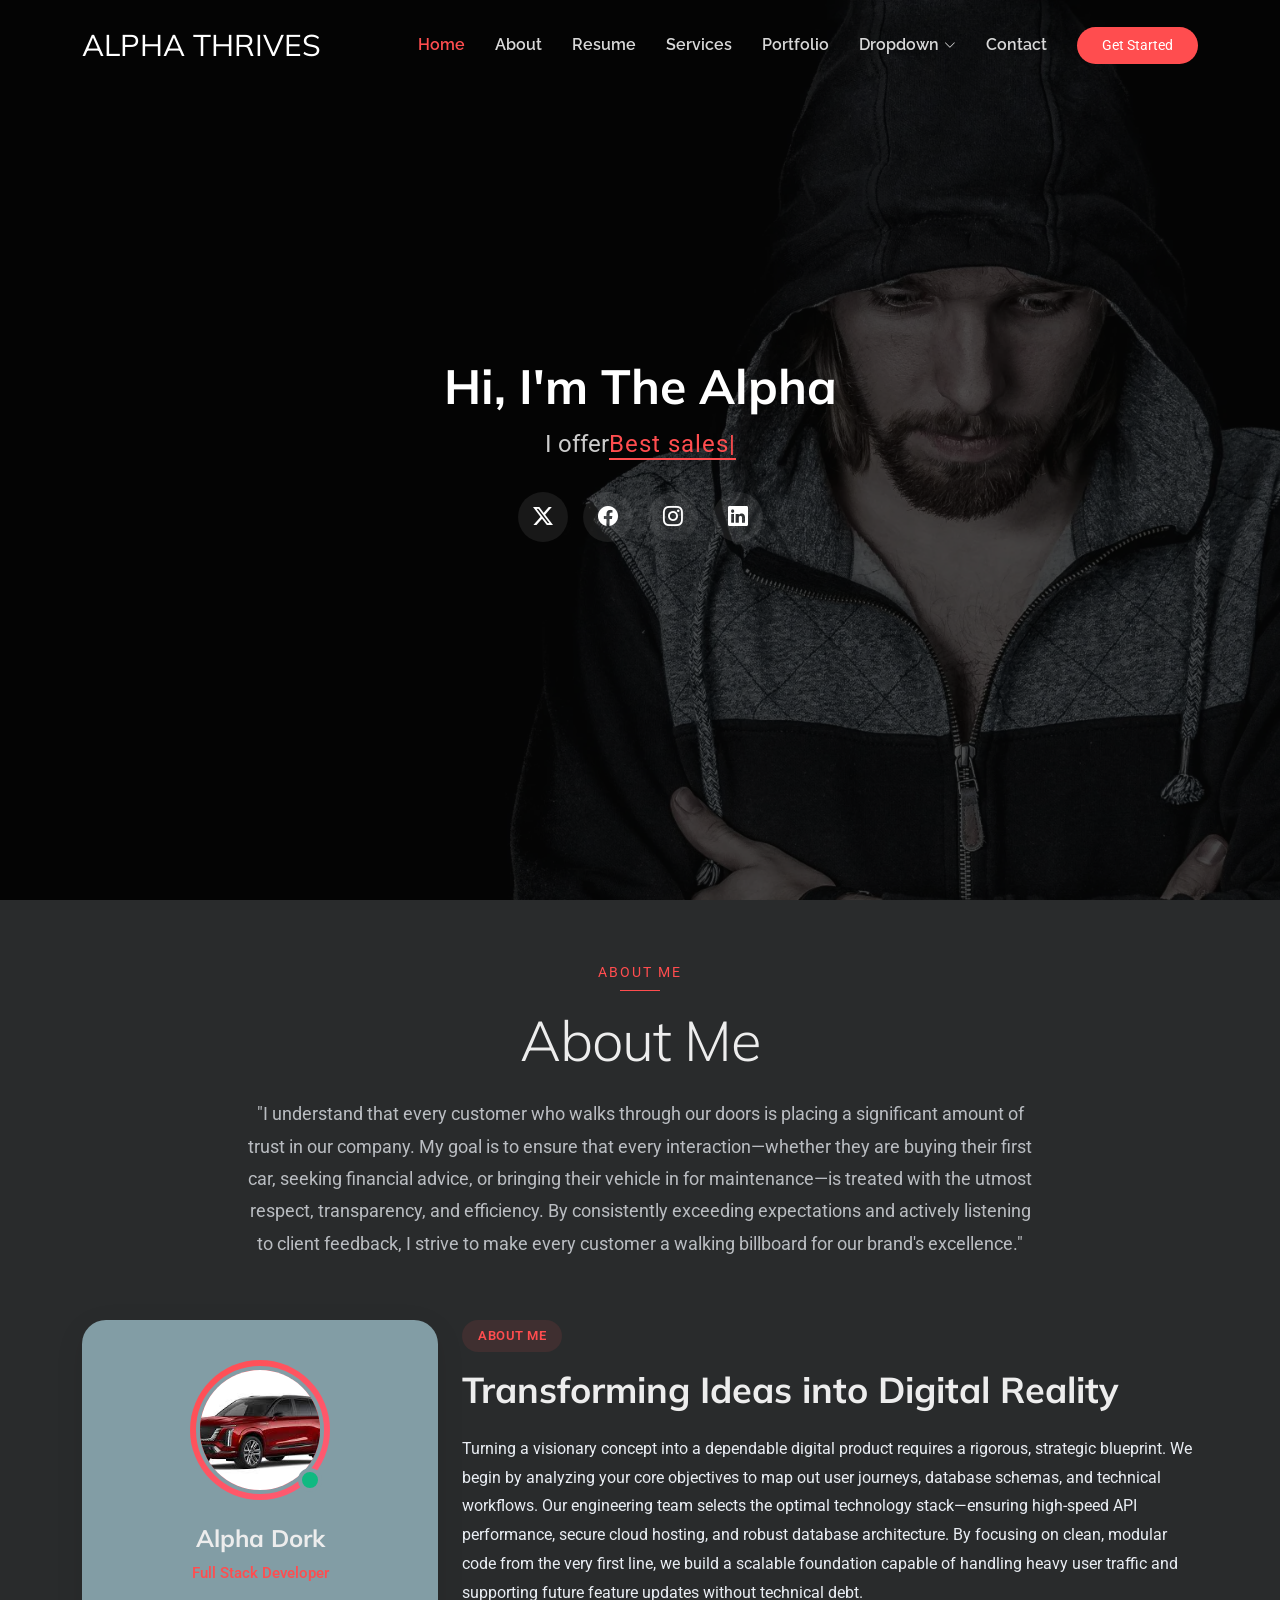
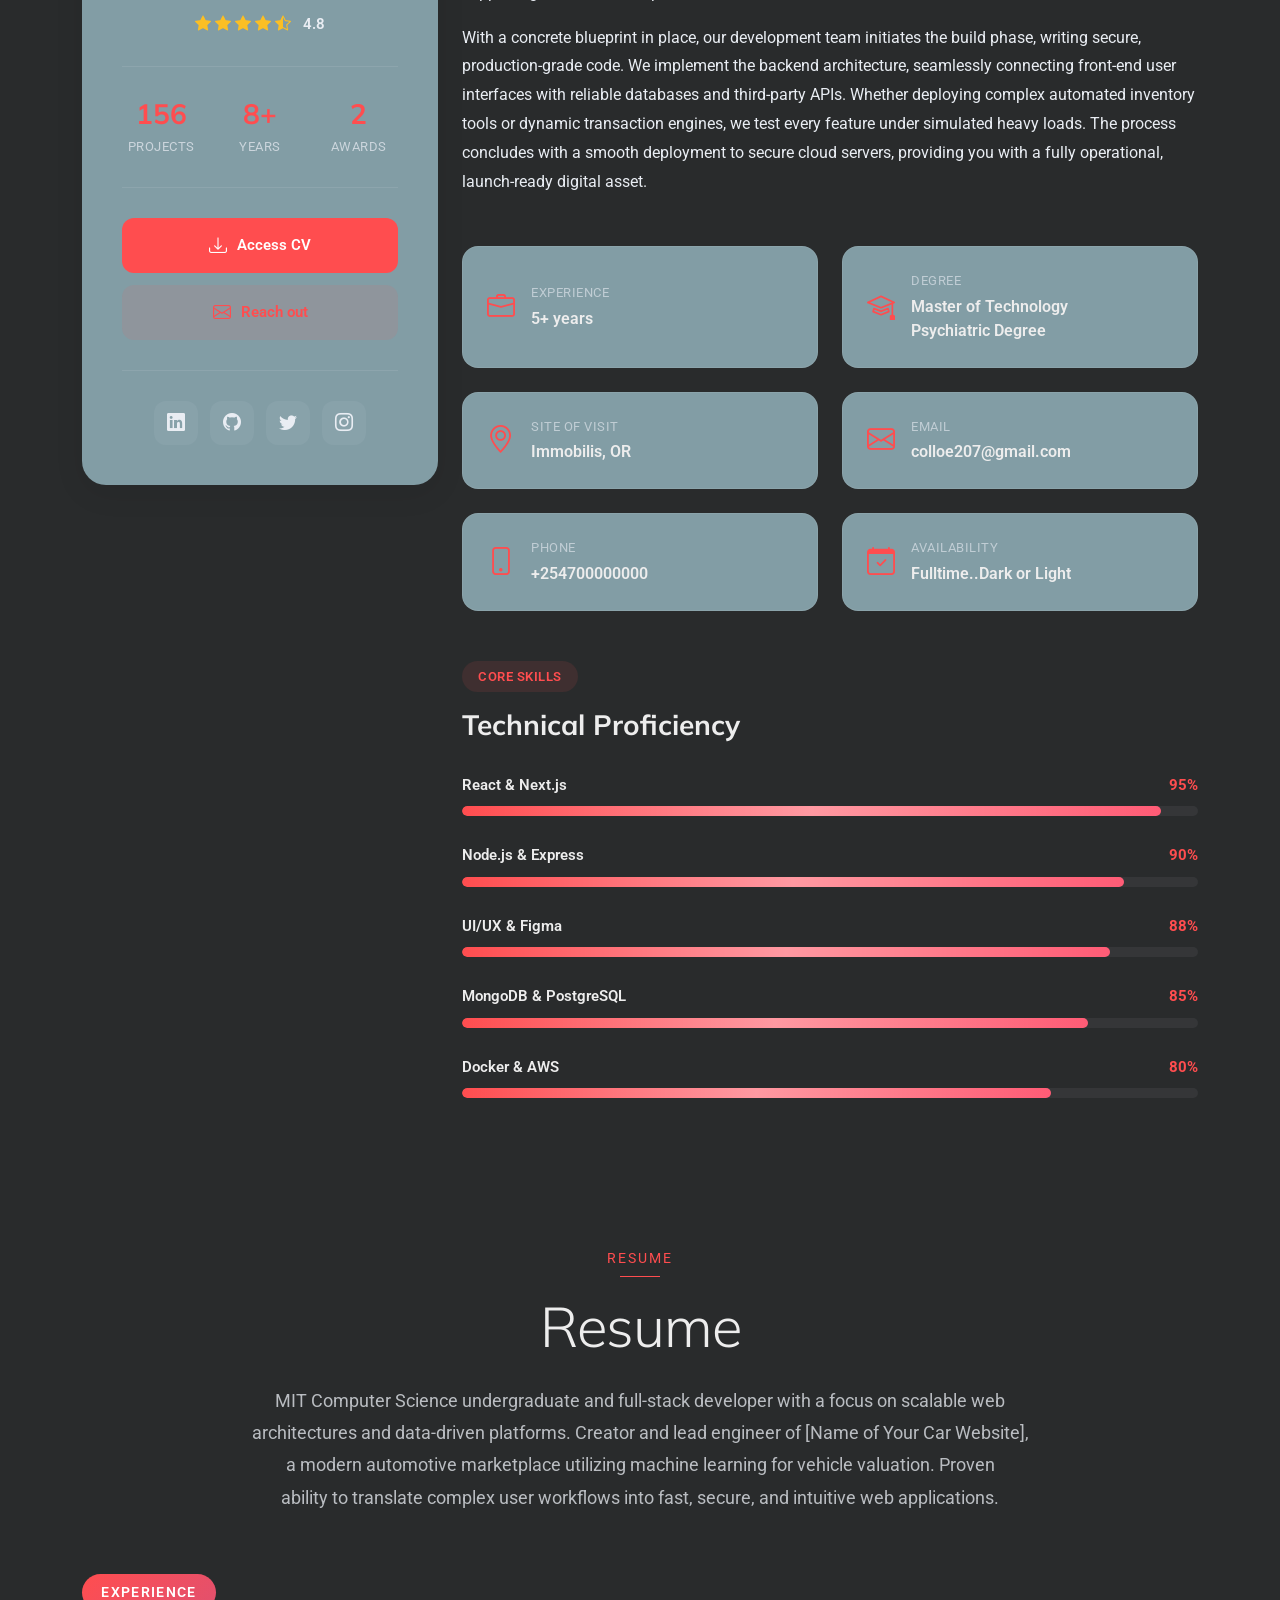
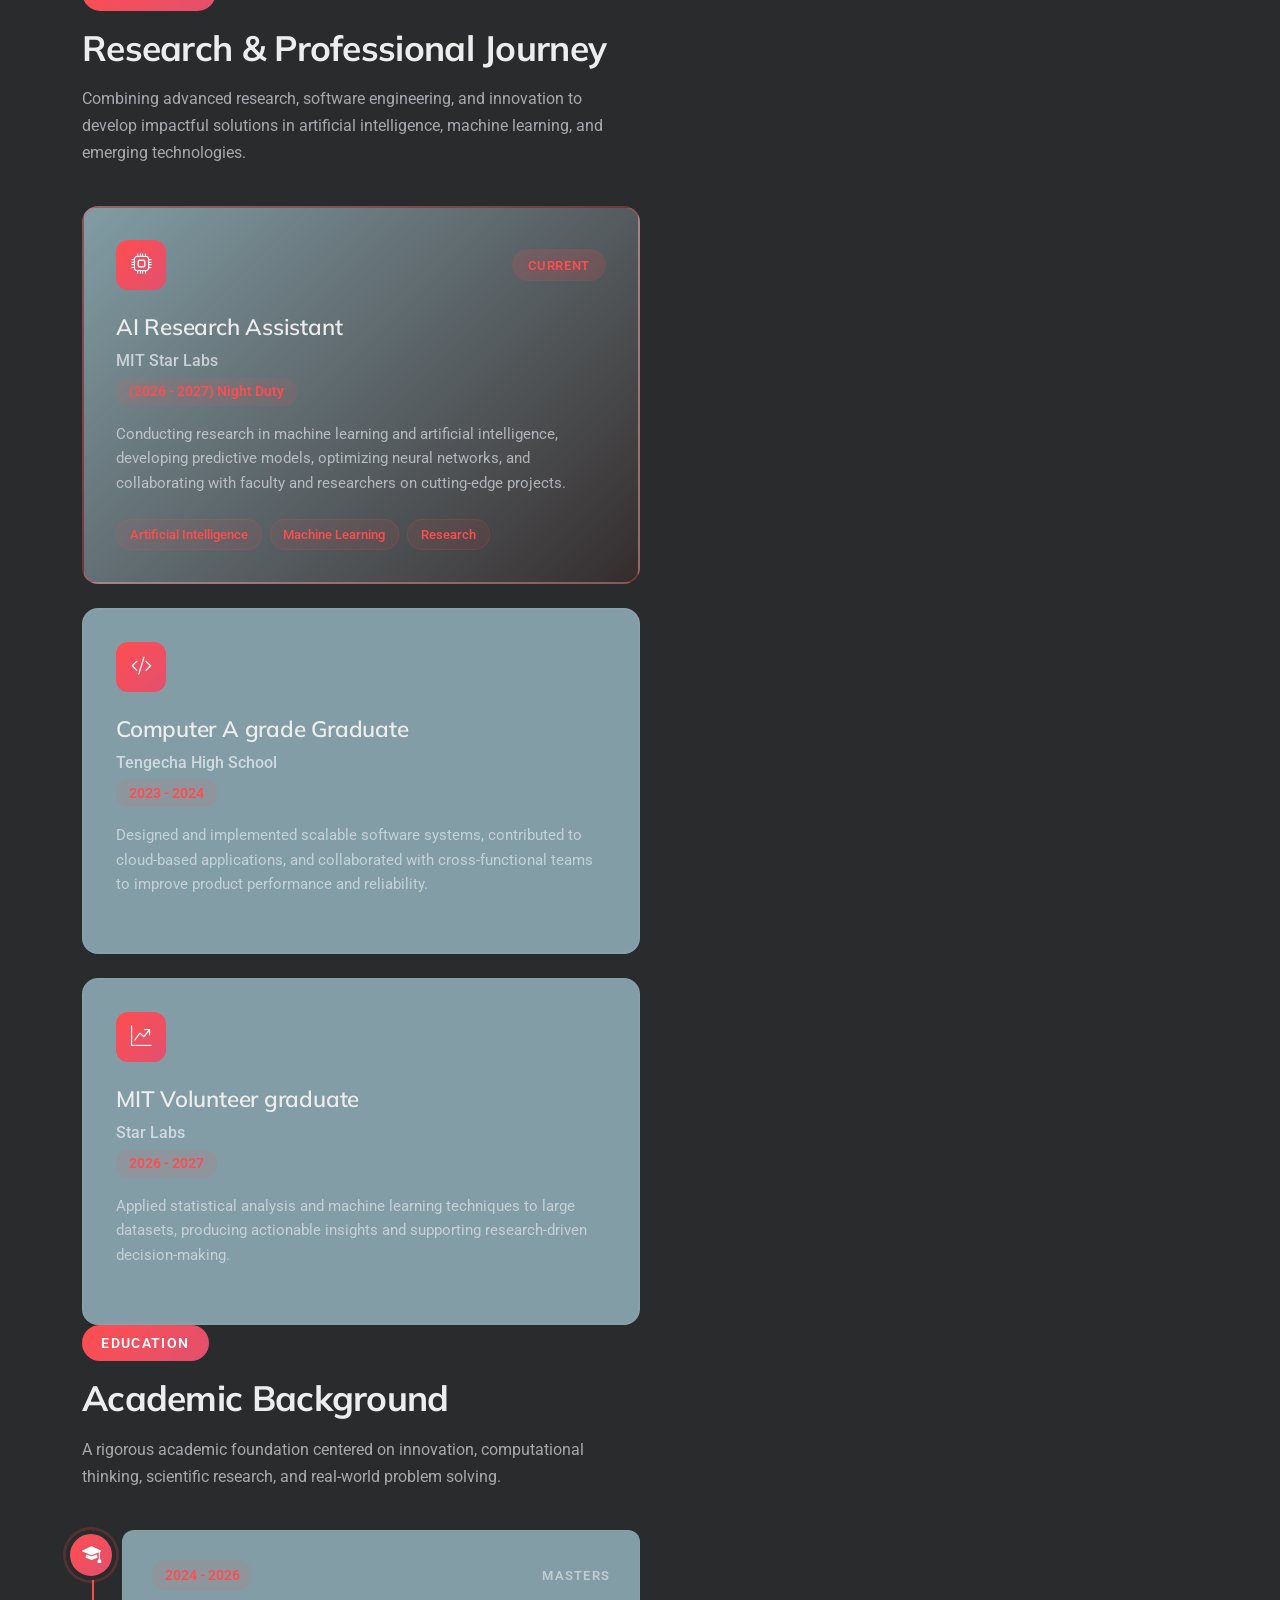
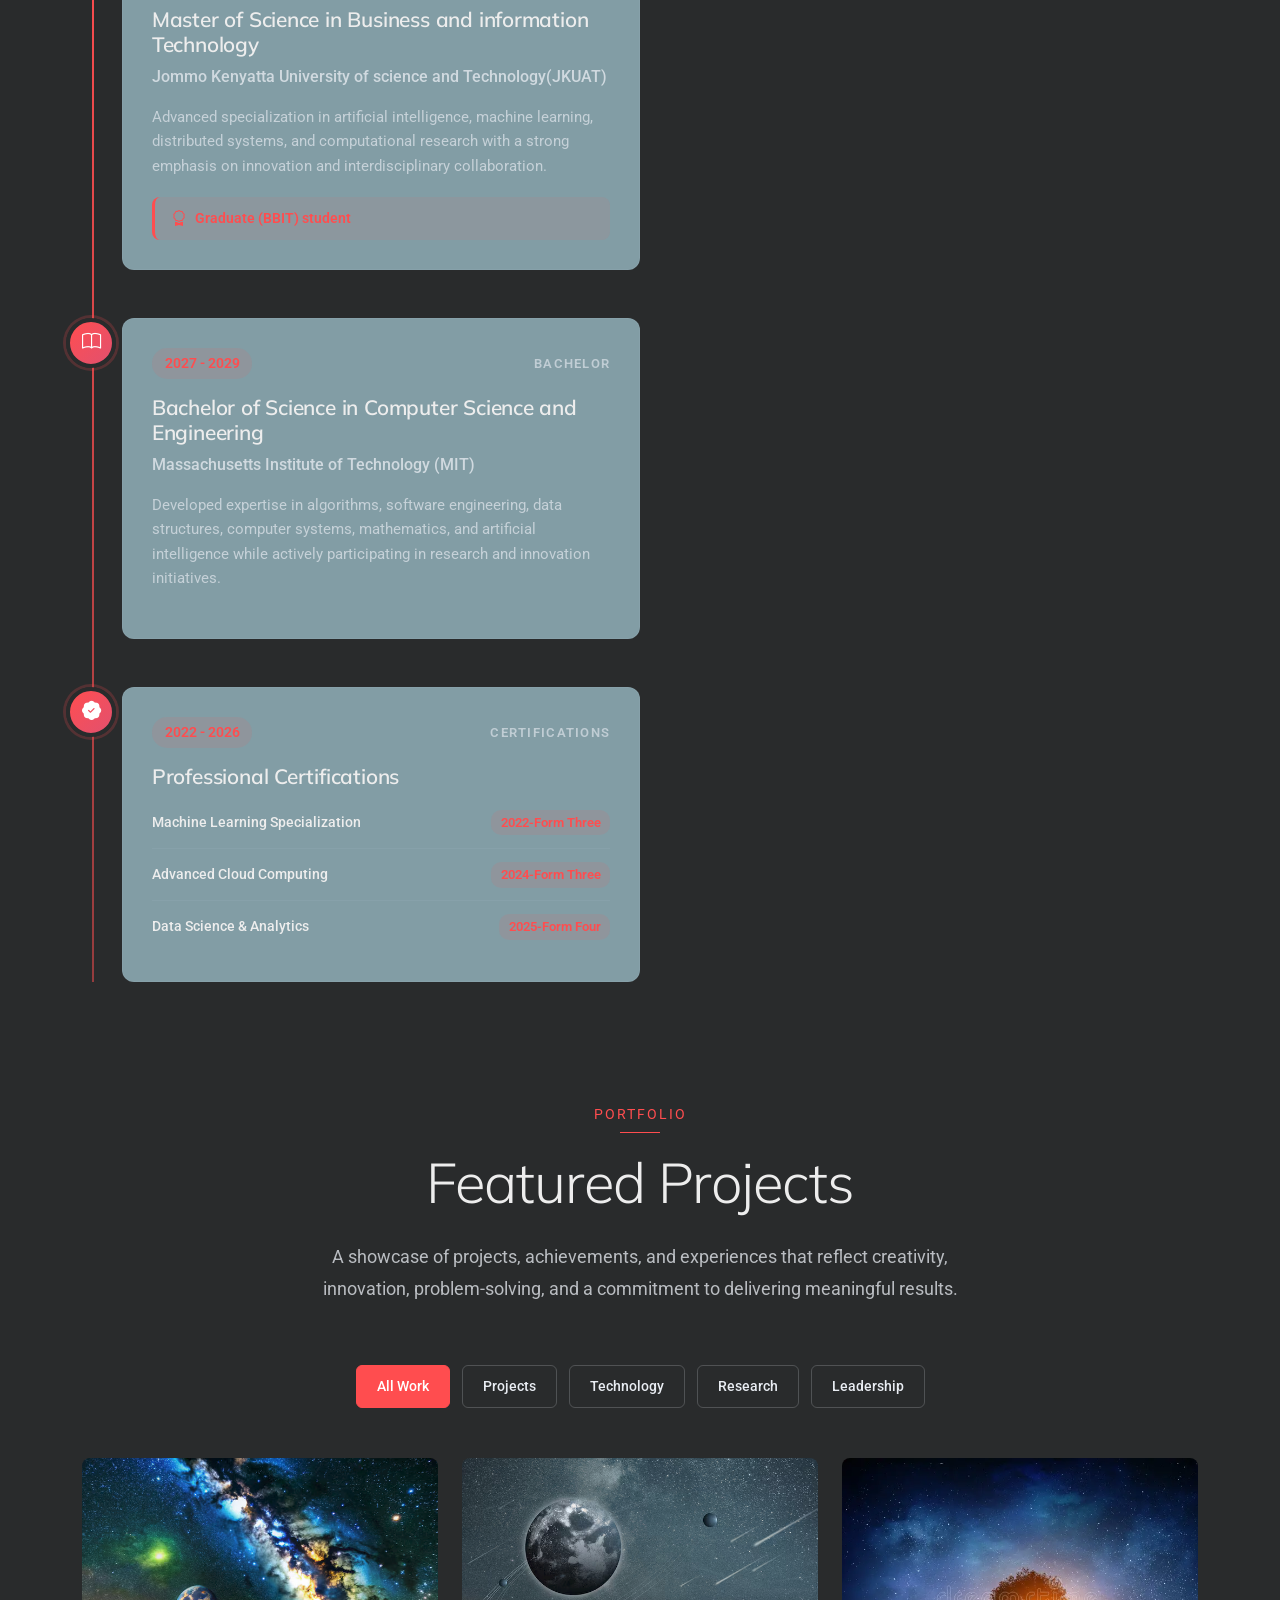
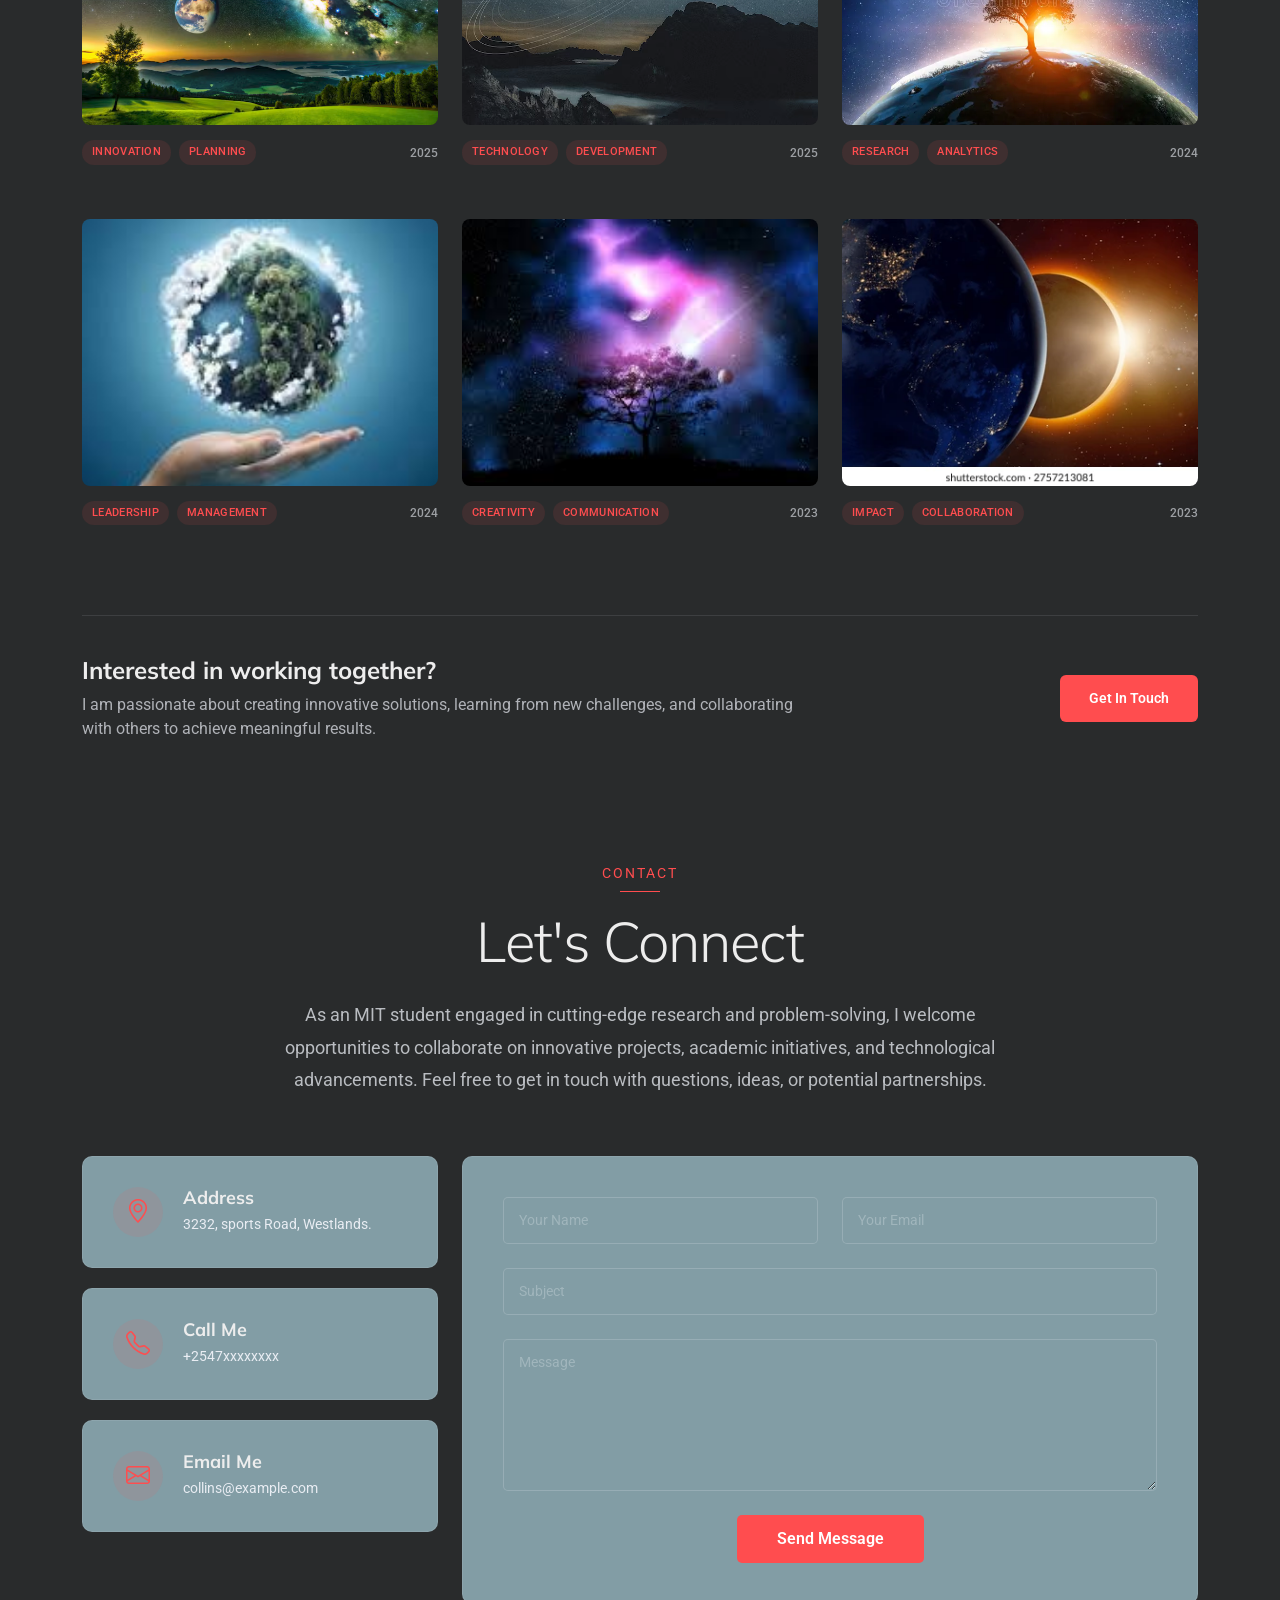
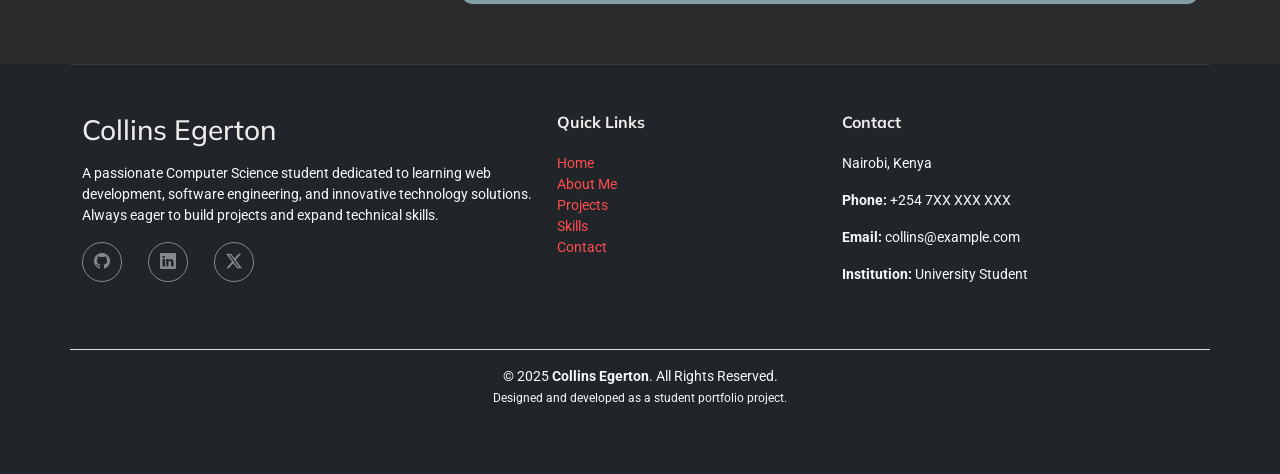
==== commit abb7f07c: "update CRAFTIVO" ====
--- a/index.html
+++ b/index.html
@@ -498,7 +498,7 @@
         <div class="col-lg-4 col-md-6 portfolio-item isotope-item filter-creative">
           <div class="portfolio-card">
             <div class="portfolio-image-container">
-              <img src="assets/img/portfolio/portfolio-1.webp" alt="Project" class="img-fluid">
+              <img src="assets/img/portfolio/image copy 2.png" alt="Project" class="img-fluid">
               <div class="portfolio-overlay">
                 <div class="portfolio-info">
                   <span class="project-category">Project</span>
@@ -520,7 +520,7 @@
         <div class="col-lg-4 col-md-6 portfolio-item isotope-item filter-digital">
           <div class="portfolio-card">
             <div class="portfolio-image-container">
-              <img src="assets/img/portfolio/portfolio-2.webp" alt="Project" class="img-fluid">
+              <img src="assets/img/portfolio/image copy 3.png" alt="Project" class="img-fluid">
               <div class="portfolio-overlay">
                 <div class="portfolio-info">
                   <span class="project-category">Technology</span>
@@ -542,7 +542,7 @@
         <div class="col-lg-4 col-md-6 portfolio-item isotope-item filter-strategy">
           <div class="portfolio-card">
             <div class="portfolio-image-container">
-              <img src="assets/img/portfolio/portfolio-3.webp" alt="Project" class="img-fluid">
+              <img src="assets/img/portfolio/image copy 4.png" alt="Project" class="img-fluid">
               <div class="portfolio-overlay">
                 <div class="portfolio-info">
                   <span class="project-category">Research</span>
@@ -564,7 +564,7 @@
         <div class="col-lg-4 col-md-6 portfolio-item isotope-item filter-development">
           <div class="portfolio-card">
             <div class="portfolio-image-container">
-              <img src="assets/img/portfolio/portfolio-4.webp" alt="Project" class="img-fluid">
+              <img src="assets/img/portfolio/image copy 5.png" alt="Project" class="img-fluid">
               <div class="portfolio-overlay">
                 <div class="portfolio-info">
                   <span class="project-category">Leadership</span>
@@ -586,7 +586,7 @@
         <div class="col-lg-4 col-md-6 portfolio-item isotope-item filter-creative">
           <div class="portfolio-card">
             <div class="portfolio-image-container">
-              <img src="assets/img/portfolio/portfolio-5.webp" alt="Project" class="img-fluid">
+              <img src="assets/img/portfolio/image copy.png" alt="Project" class="img-fluid">
               <div class="portfolio-overlay">
                 <div class="portfolio-info">
                   <span class="project-category">Creative Work</span>
@@ -608,7 +608,7 @@
         <div class="col-lg-4 col-md-6 portfolio-item isotope-item filter-digital">
           <div class="portfolio-card">
             <div class="portfolio-image-container">
-              <img src="assets/img/portfolio/portfolio-6.webp" alt="Project" class="img-fluid">
+              <img src="assets/img/portfolio/image.png" alt="Project" class="img-fluid">
               <div class="portfolio-overlay">
                 <div class="portfolio-info">
                   <span class="project-category">Community Impact</span>
